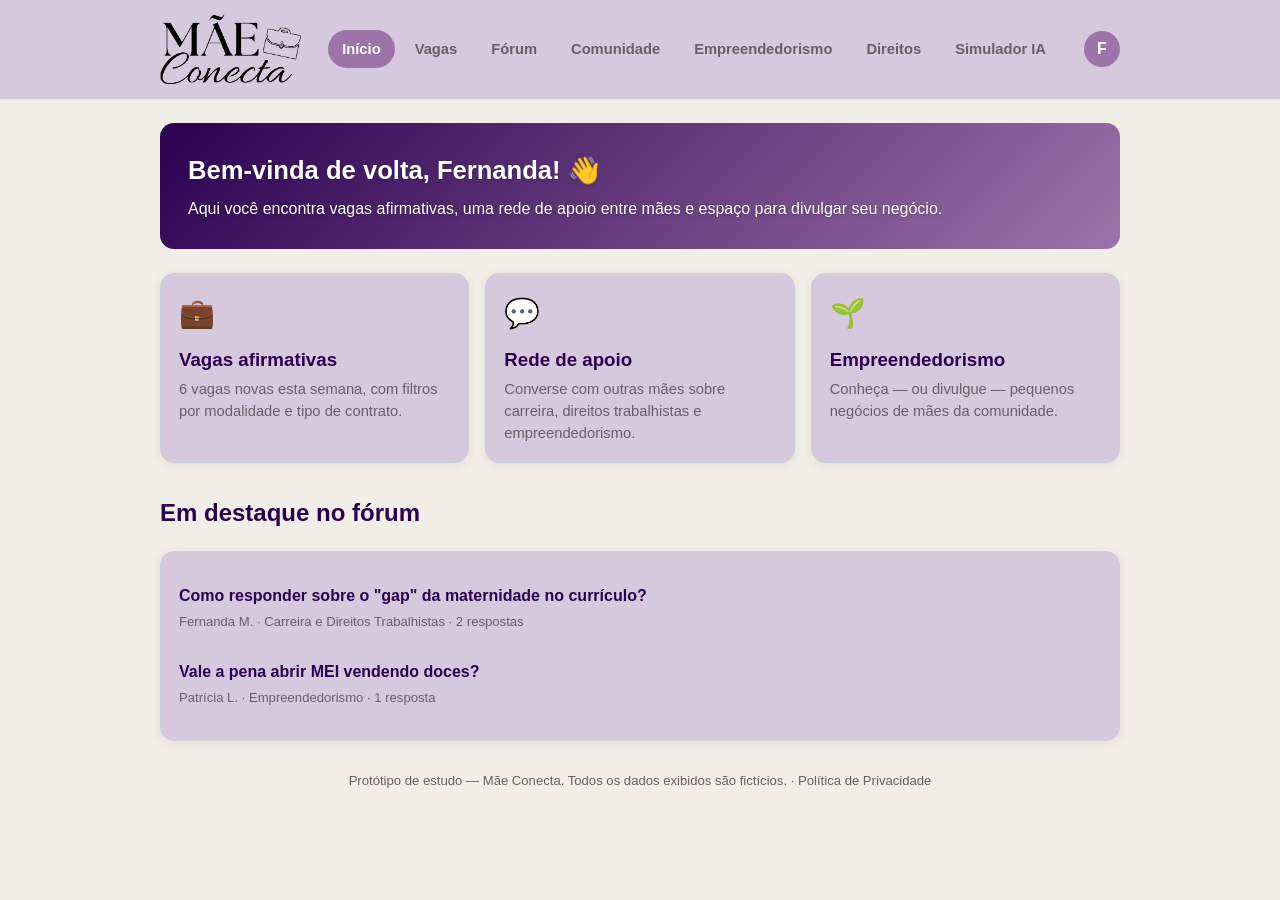
==== index.html @ 09304b4b "Mae Conecta prototipo primeira apresentação" ====
<!DOCTYPE html>
<html lang="pt-br">
<head>
<meta charset="UTF-8">
<meta name="viewport" content="width=device-width, initial-scale=1">
<title>Mãe Conecta — Início</title>
<link rel="stylesheet" href="css/style.css">
</head>
<body>

<nav class="navbar">
  <div class="navbar-inner">
    <a href="index.html" class="logo"><img src="img/logo2.png" alt="Mãe Conecta"></a>
 <button class="menu-toggle" aria-label="Abrir menu">☰</button><div class="nav-links"><a href="perfil.html" class="so-celular">Meu perfil</a>
      <a href="index.html" class="ativo">Início</a>
      <a href="vagas.html">Vagas</a>
      <a href="forum.html">Fórum</a>
      <a href="comunidade.html">Comunidade</a>
      <a href="empreendedorismo.html">Empreendedorismo</a>
      <a href="direitos.html">Direitos</a>
      <a href="simulador.html">Simulador IA</a>
    </div>
    <a href="perfil.html" class="nav-perfil"><span class="avatar">F</span></a>
  </div>
</nav>

<div class="container">

  <div class="hero">
    <h1>Bem-vinda de volta, Fernanda! 👋</h1>
    <p>Aqui você encontra vagas afirmativas, uma rede de apoio entre mães e espaço para divulgar seu negócio.</p>
  </div>

  <div class="grid">
    <a href="vagas.html" class="card atalho-card">
      <div class="icone">💼</div>
      <h3>Vagas afirmativas</h3>
      <p>6 vagas novas esta semana, com filtros por modalidade e tipo de contrato.</p>
    </a>

    <a href="forum.html" class="card atalho-card">
      <div class="icone">💬</div>
      <h3>Rede de apoio</h3>
      <p>Converse com outras mães sobre carreira, direitos trabalhistas e empreendedorismo.</p>
    </a>

    <a href="empreendedorismo.html" class="card atalho-card">
      <div class="icone">🌱</div>
      <h3>Empreendedorismo</h3>
      <p>Conheça — ou divulgue — pequenos negócios de mães da comunidade.</p>
    </a>
  </div>

  <h2 style="margin-top:32px; color:var(--cor-primaria-escura);">Em destaque no fórum</h2>
  <div class="card" style="margin-top:12px;">
    <div class="topico-item">
      <h4><a href="topico.html?id=1">Como responder sobre o "gap" da maternidade no currículo?</a></h4>
      <div class="topico-meta">Fernanda M. · Carreira e Direitos Trabalhistas · 2 respostas</div>
    </div>
    <div class="topico-item">
      <h4><a href="topico.html?id=3">Vale a pena abrir MEI vendendo doces?</a></h4>
      <div class="topico-meta">Patrícia L. · Empreendedorismo · 1 resposta</div>
    </div>
  </div>

  <footer>Protótipo de estudo — Mãe Conecta. Todos os dados exibidos são fictícios. · <a href="privacidade.html">Política de Privacidade</a></footer>
</div>

   <script src="js/menu.js"></script></body>
</html>
---- css/style.css ----
/* =========================================================
   style.css — Mãe Conecta (protótipo)
   Ainda não temos identidade visual definida. Por isso as cores
   e fontes ficam todas em variáveis (:root) aqui em cima — quando
   vocês decidirem a identidade visual, é só trocar os valores
   abaixo que o app inteiro muda.
   ========================================================= */

@font-face {
  font-family: 'Allura';
  src: url('../fonts/Allura-Regular.ttf') format('truetype');
  font-weight: 400;
  font-style: normal;
  
}

@font-face {
  font-family: 'Agrandir';
  src: url('../fonts/Agrandir-Regular.otf') format('opentype');
  font-weight: 400;
  font-style: normal;
}

@font-face {
  font-family: 'The Seasons';
  src: url('../fonts/The-Seasons-Bold.ttf') format('truetype');
  font-weight: 700;
  font-style: normal;
}

:root {
  --cor-primaria: #9D74A9;
  --cor-primaria-escura: #2B0050;
  --cor-secundaria: #C1D8CE;
  --cor-fundo: #F1EEE7;
  --cor-superficie: #D6C9DE;
  --cor-texto: #2B0050;
  --cor-texto-suave: #6b5c68;
  --cor-borda: #C8D1D9;
  --cor-sucesso: #4caf82;
  --fonte: 'Segoe UI', Roboto, Arial, sans-serif;
  --raio: 14px;
  --sombra: 0 2px 10px rgba(90, 40, 70, 0.08);
  --fonte-logo: 'Allura', cursive;
  --fonte-titulo: 'Agrandir', Arial, sans-serif;
  --fonte-destaque: 'The Seasons', Georgia, serif;
}

h1, h2, h3,
.btn,
.nav-links a {
  font-family: var(--fonte-titulo);
}

.fonte-destaque {
  font-family: var(--fonte-destaque);
  font-weight: 700;
}

* { box-sizing: border-box; }

body {
  margin: 0;
  font-family: var(--fonte);
  background: var(--cor-fundo);
  color: var(--cor-texto);
  line-height: 1.5;
}

a { color: inherit; text-decoration: none; }

.container {
  max-width: 1000px;
  margin: 0 auto;
  padding: 24px 20px 60px;
}

/* ---------- Barra de navegação ---------- */
.navbar {
  background: var(--cor-superficie);
  border-bottom: 1px solid var(--cor-borda);
  position: sticky;
  top: 0;
  z-index: 10;
}

.navbar-inner {
  max-width: 1000px;
  margin: 0 auto;
  display: flex;
  align-items: center;
  justify-content: space-between;
  padding: 14px 20px;
  gap: 12px;
  flex-wrap: wrap;
}

 /* Logo: mostra só a parte desenhada da imagem, sem o espaço vazio.
   Para mudar o tamanho, altere apenas o --logo-h */
.logo {
  --logo-h: 70px;
  display: block;
  overflow: hidden;
  height: var(--logo-h);
  width: calc(var(--logo-h) * 2.06);
}

.logo img {
  display: block;
  height: calc(var(--logo-h) * 3.29);
  width: auto;
  max-width: none;
  margin-left: calc(var(--logo-h) * -0.735);
  margin-top: calc(var(--logo-h) * -1.02);
}

.logo span { color: var(--cor-primaria-escura); }

.nav-links {
  display: flex;
  gap: 6px;
  flex-wrap: wrap;
}

.nav-links a {
  padding: 8px 14px;
  border-radius: 999px;
  font-size: 0.92rem;
  color: var(--cor-texto-suave);
  font-weight: 600;
}

.nav-links a:hover,
.nav-links a.ativo {
  background: var(--cor-primaria);
  color: #fff;
}

.nav-perfil img,
.avatar {
  width: 36px;
  height: 36px;
  border-radius: 50%;
  background: var(--cor-primaria);
  color: #fff;
  display: inline-flex;
  align-items: center;
  justify-content: center;
  font-weight: 700;
}

/* ---------- Cabeçalhos de página ---------- */
.page-header {
  margin-bottom: 20px;
}

.page-header h1 {
  margin: 0 0 4px;
  font-size: 1.6rem;
  color: var(--cor-primaria-escura);
}

.page-header p {
  margin: 0;
  color: var(--cor-texto-suave);
}

/* ---------- Cards genéricos ---------- */
.card {
  background: var(--cor-superficie);
  border: 1px solid var(--cor-borda);
  border-radius: var(--raio);
  box-shadow: var(--sombra);
  padding: 18px;
}

.grid {
  display: grid;
  grid-template-columns: repeat(auto-fill, minmax(260px, 1fr));
  gap: 16px;
}

/* ---------- Página inicial ---------- */
.hero {
  background: linear-gradient(135deg, var(--cor-primaria-escura), var(--cor-primaria));
  color: #fff;
  border-radius: var(--raio);
  padding: 28px;
  margin-bottom: 24px;
}

.hero h1 {
  margin: 0 0 8px;
  font-size: 1.6rem;
  text-shadow: 0 1px 3px rgba(0, 0, 0, 0.25);
}

.hero p {
  margin: 0;
  opacity: 1;
  text-shadow: 0 1px 3px rgba(0, 0, 0, 0.25);
}

.atalho-card {
  display: block;
  text-align: left;
  transition: transform 0.15s ease;
}

.atalho-card:hover { transform: translateY(-3px); }

.atalho-card .icone { font-size: 1.8rem; }

.atalho-card h3 {
  margin: 10px 0 4px;
  color: var(--cor-primaria-escura);
}

.atalho-card p {
  margin: 0;
  color: var(--cor-texto-suave);
  font-size: 0.92rem;
}

/* ---------- Tags / selos ---------- */
.tag {
  display: inline-block;
  font-size: 0.78rem;
  font-weight: 700;
  padding: 3px 10px;
  border-radius: 999px;
  background: #f1e3ec;
  color: var(--cor-primaria-escura);
  margin: 2px 4px 2px 0;
}

.tag.selo {
  background: #fff2e0;
  color: #a15c00;
}

.tag.sucesso {
  background: #e3f5ec;
  color: #1f8a5b;
}

/* ---------- Vaga ---------- */
.vaga-card h3 { margin: 8px 0 4px; }
.vaga-card .empresa { color: var(--cor-texto-suave); font-size: 0.9rem; margin-bottom: 8px; }

.filtros {
  display: flex;
  gap: 10px;
  flex-wrap: wrap;
  margin-bottom: 20px;
}

.filtros select,
.filtros input {
  padding: 8px 12px;
  border-radius: 10px;
  border: 1px solid var(--cor-borda);
  background: #fff;
  font-family: var(--fonte);
}

.btn {
  display: inline-block;
  background: var(--cor-primaria);
  color: #fff;
  border: none;
  padding: 10px 20px;
  border-radius: 999px;
  font-weight: 700;
  cursor: pointer;
  font-size: 0.95rem;
}

.btn:hover { background: var(--cor-primaria-escura); }

.btn.secundario {
  background: transparent;
  color: var(--cor-primaria-escura);
  border: 2px solid var(--cor-primaria);
}

.voltar {
  display: inline-block;
  margin-bottom: 16px;
  color: var(--cor-primaria-escura);
  font-weight: 600;
}

.lista-requisitos li { margin-bottom: 4px; }

/* ---------- Fórum ---------- */
.categoria-card {
  border-left: 5px solid var(--cor-primaria);
}

.topico-item {
  border-bottom: 1px solid var(--cor-borda);
  padding: 14px 0;
}

.topico-item:last-child { border-bottom: none; }

.topico-item h4 { margin: 0 0 4px; }

.topico-meta {
  font-size: 0.82rem;
  color: var(--cor-texto-suave);
}

.resposta {
  background: #faf3f6;
  border-radius: var(--raio);
  padding: 12px 16px;
  margin-bottom: 10px;
}

.resposta .autora { font-weight: 700; color: var(--cor-primaria-escura); font-size: 0.9rem; }

.diretrizes {
  background: #fbeef4;
  border-left: 5px solid var(--cor-primaria);
  font-size: 0.9rem;
  color: var(--cor-texto);
  margin-bottom: 20px;
}

.denunciar-link {
  background: none;
  border: none;
  color: var(--cor-texto-suave);
  font-size: 0.78rem;
  cursor: pointer;
  padding: 2px 6px;
}

.denunciar-link:hover { color: #a13c3c; }

details.card summary {
  cursor: pointer;
  font-size: 1.02rem;
  color: var(--cor-primaria-escura);
  list-style: none;
}

details.card summary::-webkit-details-marker { display: none; }

details.card summary::before {
  content: "▸ ";
  color: var(--cor-primaria);
}

details.card[open] summary::before {
  content: "▾ ";
}

textarea, input[type=text], input[type=email], input[type=password] {
  width: 100%;
  padding: 10px 12px;
  border-radius: 10px;
  border: 1px solid var(--cor-borda);
  font-family: var(--fonte);
  font-size: 0.95rem;
}

label {
  display: block;
  font-weight: 600;
  margin: 12px 0 6px;
  font-size: 0.9rem;
}

/* ---------- Login ---------- */
.login-wrap {
  min-height: calc(100vh - 40px);
  display: flex;
  align-items: center;
  justify-content: center;
  padding: 20px;
}

.login-card {
  max-width: 380px;
  width: 100%;
}

.abas {
  display: flex;
  border-bottom: 2px solid var(--cor-borda);
  margin-bottom: 16px;
}

.abas button {
  flex: 1;
  background: none;
  border: none;
  padding: 10px;
  font-weight: 700;
  color: var(--cor-texto-suave);
  cursor: pointer;
  border-bottom: 3px solid transparent;
  font-family: var(--fonte);
}

.abas button.ativo {
  color: var(--cor-primaria-escura);
  border-color: var(--cor-primaria);
}

.form-oculto { display: none; }

.aviso {
  background: #fff2e0;
  color: #7a4b00;
  padding: 10px 14px;
  border-radius: 10px;
  font-size: 0.88rem;
  margin-top: 14px;
}

/* ---------- Perfil ---------- */
.perfil-topo {
  display: flex;
  align-items: center;
  gap: 16px;
  margin-bottom: 20px;
}

.perfil-topo .avatar {
  width: 64px;
  height: 64px;
  font-size: 1.4rem;
}

.mensagem-sucesso {
  display: none;
  background: #e3f5ec;
  color: #1f8a5b;
  padding: 10px 14px;
  border-radius: 10px;
  margin-top: 14px;
  font-weight: 600;
}

footer {
  text-align: center;
  color: var(--cor-texto-suave);
  font-size: 0.82rem;
  padding: 30px 0 10px;
}

/* ===== Menu hambúrguer ===== */

/* No computador: esconde o ☰ e o "Meu perfil" extra */
.menu-toggle,
.so-celular {
  display: none;
}

/* ===== Celular e tablet em pé ===== */
@media (max-width: 768px) {

  /* Topo: logo à esquerda, ☰ à direita, numa linha só */
  .navbar-inner {
    flex-wrap: nowrap;
    padding: 10px 16px;
  }

  /* Logo menor no celular */
   .logo {
    --logo-h: 44px;
  }

  /* Bolinha do perfil some (vira link "Meu perfil" no menu) */
  .nav-perfil {
    display: none;
  }

  /* Botão ☰ */
  .menu-toggle {
    display: block;
    background: none;
    border: none;
    font-size: 30px;
    line-height: 1;
    color: var(--cor-primaria-escura);
    cursor: pointer;
    padding: 4px 8px;
  }

  /* Menu escondido até tocar no ☰ */
  .nav-links {
    display: none;
    position: absolute;
    top: 100%;
    left: 0;
    right: 0;
    height: 100vh;
    flex-direction: column;
    flex-wrap: nowrap;
    gap: 0;
    background: var(--cor-fundo);
    overflow-y: auto;
  }

  /* Menu aberto */
  .nav-links.aberto {
    display: flex;
  }

  /* Links grandes, fáceis de tocar */
  .nav-links a {
    display: block;
    padding: 16px 24px;
    font-size: 1.1rem;
    border-radius: 0;
    border-bottom: 1px solid var(--cor-borda);
  }

  .nav-links .so-celular {
    display: block;
  }
}

/* ===== Celular pequeno ===== */
@media (max-width: 600px) {
  .perfil-topo { flex-direction: column; align-items: flex-start; }
}
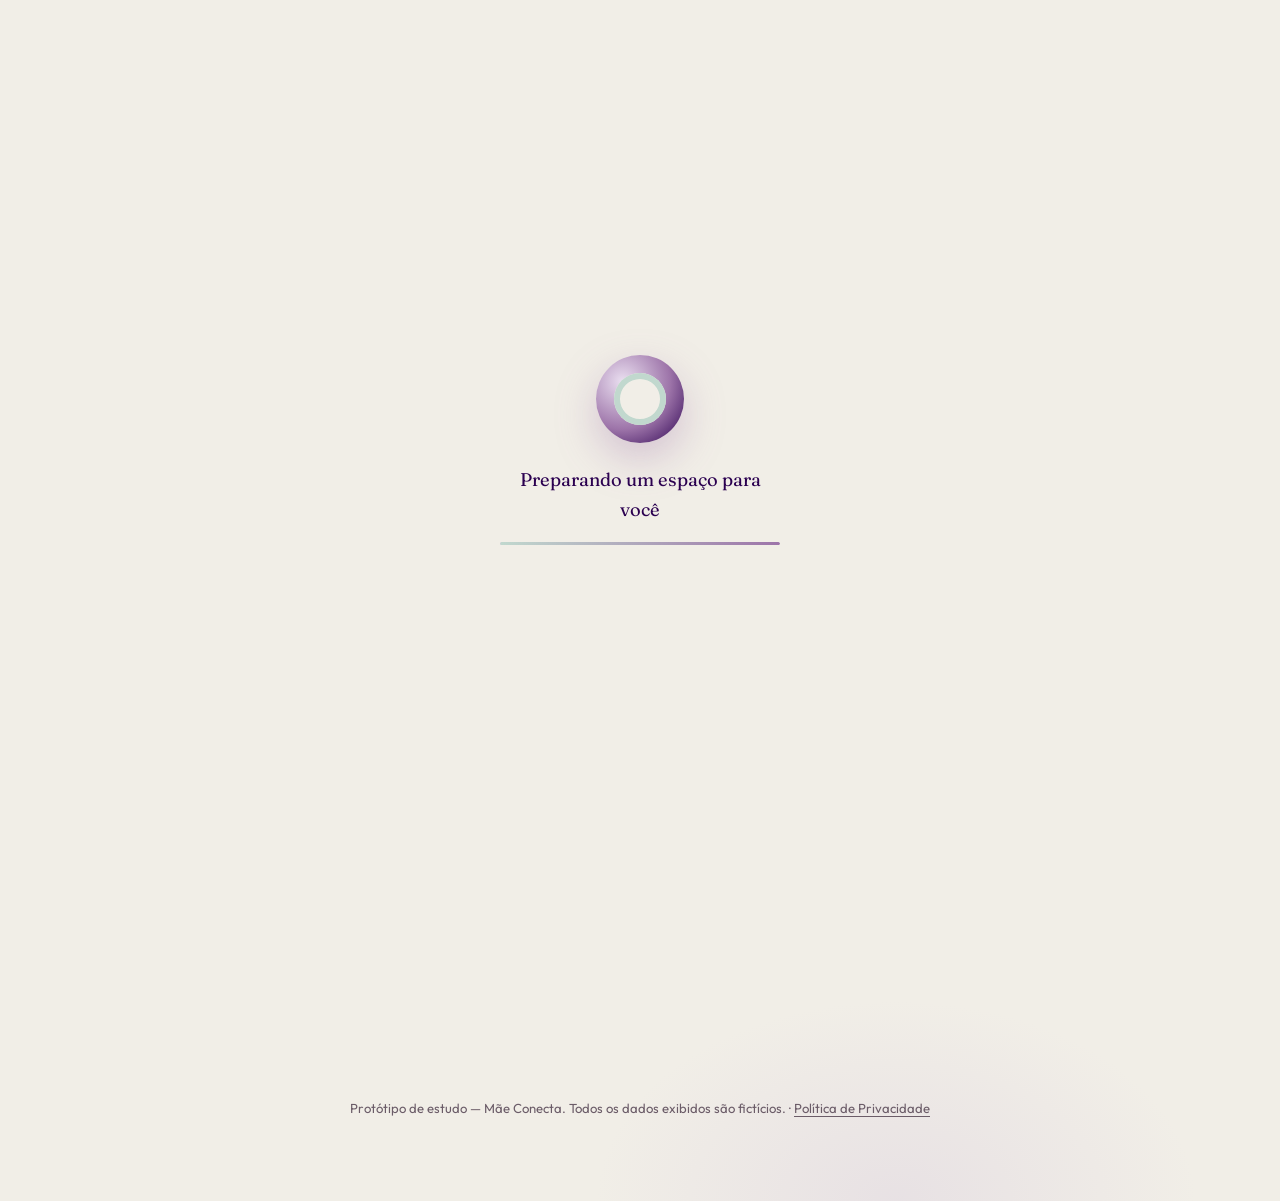
==== commit 546dde95: "Alterações estéticas e criação da loading page" ====
--- a/index.html
+++ b/index.html
@@ -8,10 +8,22 @@
 </head>
 <body>
 
+<div class="preloader" id="preloader" role="status" aria-live="polite" aria-label="Carregando o site">
+  <div class="preloader-inner">
+    <div class="preloader-orb" aria-hidden="true"></div>
+    <p class="preloader-text">Preparando um espaço para você</p>
+    <div class="preloader-track"><span class="preloader-fill"></span></div>
+  </div>
+</div>
+
+<a class="skip-link" href="#conteudo">Pular para o conteúdo</a>
+
 <nav class="navbar">
   <div class="navbar-inner">
-    <a href="index.html" class="logo"><img src="img/logo2.png" alt="Mãe Conecta"></a>
- <button class="menu-toggle" aria-label="Abrir menu">☰</button><div class="nav-links"><a href="perfil.html" class="so-celular">Meu perfil</a>
+    <a href="index.html" class="logo"><img src="img/logo2.webp" alt="Mãe Conecta"></a>
+    <button class="menu-toggle" aria-label="Abrir menu" aria-expanded="false"></button>
+    <div class="nav-links">
+      <a href="perfil.html" class="so-celular">Meu perfil</a>
       <a href="index.html" class="ativo">Início</a>
       <a href="vagas.html">Vagas</a>
       <a href="forum.html">Fórum</a>
@@ -24,35 +36,41 @@
   </div>
 </nav>
 
-<div class="container">
+<main id="conteudo" class="container">
 
-  <div class="hero">
-    <h1>Bem-vinda de volta, Fernanda! 👋</h1>
-    <p>Aqui você encontra vagas afirmativas, uma rede de apoio entre mães e espaço para divulgar seu negócio.</p>
-  </div>
+  <section class="hero reveal">
+    <div class="hero-copy">
+      <p class="kicker" style="color:#c1d8ce;">Bem-vinda</p>
+      <h1>Bem-vinda de volta, Fernanda!</h1>
+      <p>Aqui você encontra vagas afirmativas, uma rede de apoio entre mães e espaço para divulgar seu negócio.</p>
+    </div>
+    <div class="hero-visual">
+      <img src="img/hero-inicio.webp" alt="Duas mulheres conversando e trabalhando juntas em um ambiente acolhedor">
+    </div>
+  </section>
 
   <div class="grid">
-    <a href="vagas.html" class="card atalho-card">
-      <div class="icone">💼</div>
+    <a href="vagas.html" class="card atalho-card reveal delay-1">
+      <img class="media" src="img/illu-vagas.webp" alt="">
       <h3>Vagas afirmativas</h3>
       <p>6 vagas novas esta semana, com filtros por modalidade e tipo de contrato.</p>
     </a>
 
-    <a href="forum.html" class="card atalho-card">
-      <div class="icone">💬</div>
+    <a href="forum.html" class="card atalho-card reveal delay-2">
+      <img class="media" src="img/illu-forum.webp" alt="">
       <h3>Rede de apoio</h3>
       <p>Converse com outras mães sobre carreira, direitos trabalhistas e empreendedorismo.</p>
     </a>
 
-    <a href="empreendedorismo.html" class="card atalho-card">
-      <div class="icone">🌱</div>
+    <a href="empreendedorismo.html" class="card atalho-card reveal delay-3">
+      <img class="media" src="img/illu-negocio.webp" alt="">
       <h3>Empreendedorismo</h3>
       <p>Conheça — ou divulgue — pequenos negócios de mães da comunidade.</p>
     </a>
   </div>
 
-  <h2 style="margin-top:32px; color:var(--cor-primaria-escura);">Em destaque no fórum</h2>
-  <div class="card" style="margin-top:12px;">
+  <h2 class="section-title">Em destaque no fórum</h2>
+  <div class="card reveal delay-4">
     <div class="topico-item">
       <h4><a href="topico.html?id=1">Como responder sobre o "gap" da maternidade no currículo?</a></h4>
       <div class="topico-meta">Fernanda M. · Carreira e Direitos Trabalhistas · 2 respostas</div>
@@ -64,7 +82,9 @@
   </div>
 
   <footer>Protótipo de estudo — Mãe Conecta. Todos os dados exibidos são fictícios. · <a href="privacidade.html">Política de Privacidade</a></footer>
-</div>
+</main>
 
-   <script src="js/menu.js"></script></body>
+<script src="js/menu.js"></script>
+<script src="js/ui.js"></script>
+</body>
 </html>
--- a/css/style.css
+++ b/css/style.css
@@ -1,55 +1,113 @@
 /* =========================================================
-   style.css — Mãe Conecta (protótipo)
-   Ainda não temos identidade visual definida. Por isso as cores
-   e fontes ficam todas em variáveis (:root) aqui em cima — quando
-   vocês decidirem a identidade visual, é só trocar os valores
-   abaixo que o app inteiro muda.
+   Mãe Conecta — identidade visual
+   Paleta original + extensões na mesma família.
    ========================================================= */
 
+@import url("https://fonts.googleapis.com/css2?family=Fraunces:ital,opsz,wght@0,9..144,500;0,9..144,650;0,9..144,700;1,9..144,500&family=Outfit:wght@400;500;600;700&display=swap");
+
 @font-face {
-  font-family: 'Allura';
-  src: url('../fonts/Allura-Regular.ttf') format('truetype');
+  font-family: "Allura";
+  src: url("../fonts/Allura-Regular.ttf") format("truetype");
   font-weight: 400;
   font-style: normal;
-  
 }
 
 @font-face {
-  font-family: 'Agrandir';
-  src: url('../fonts/Agrandir-Regular.otf') format('opentype');
+  font-family: "Agrandir";
+  src: url("../fonts/Agrandir-Regular.otf") format("opentype");
   font-weight: 400;
   font-style: normal;
 }
 
 @font-face {
-  font-family: 'The Seasons';
-  src: url('../fonts/The-Seasons-Bold.ttf') format('truetype');
+  font-family: "The Seasons";
+  src: url("../fonts/The-Seasons-Bold.ttf") format("truetype");
   font-weight: 700;
   font-style: normal;
 }
 
 :root {
-  --cor-primaria: #9D74A9;
-  --cor-primaria-escura: #2B0050;
-  --cor-secundaria: #C1D8CE;
-  --cor-fundo: #F1EEE7;
-  --cor-superficie: #D6C9DE;
-  --cor-texto: #2B0050;
+  --cor-primaria: #9d74a9;
+  --cor-primaria-escura: #2b0050;
+  --cor-secundaria: #c1d8ce;
+  --cor-fundo: #f1eee7;
+  --cor-superficie: #d6c9de;
+  --cor-texto: #2b0050;
   --cor-texto-suave: #6b5c68;
-  --cor-borda: #C8D1D9;
+  --cor-borda: #c8d1d9;
   --cor-sucesso: #4caf82;
-  --fonte: 'Segoe UI', Roboto, Arial, sans-serif;
-  --raio: 14px;
-  --sombra: 0 2px 10px rgba(90, 40, 70, 0.08);
-  --fonte-logo: 'Allura', cursive;
-  --fonte-titulo: 'Agrandir', Arial, sans-serif;
-  --fonte-destaque: 'The Seasons', Georgia, serif;
-}
+
+  --cor-branco: #fffcf7;
+  --cor-card: #fbf8f3;
+  --cor-sage-escuro: #6f9a88;
+  --cor-lilas-claro: #eadff0;
+  --cor-lilas-medio: #c9b3d4;
+  --cor-ouro: #b8925a;
+  --cor-ouro-bg: #f4ead8;
+  --cor-alerta: #8a4b12;
+  --cor-alerta-bg: #f6ead8;
+  --cor-erro: #8b3a48;
+
+  --fonte: "Outfit", "Segoe UI", Roboto, Arial, sans-serif;
+  --fonte-logo: "Allura", "Fraunces", cursive;
+  --fonte-titulo: "Agrandir", "Outfit", Arial, sans-serif;
+  --fonte-destaque: "The Seasons", "Fraunces", Georgia, serif;
+
+  --raio: 22px;
+  --raio-sm: 14px;
+  --sombra: 0 18px 40px rgba(43, 0, 80, 0.08);
+  --sombra-hover: 0 24px 50px rgba(43, 0, 80, 0.14);
+  --largura: 1120px;
+  --nav-h: 78px;
+  --ease: cubic-bezier(0.22, 1, 0.36, 1);
+}
+
+*,
+*::before,
+*::after { box-sizing: border-box; }
+
+html { scroll-behavior: smooth; }
+
+body {
+  margin: 0;
+  font-family: var(--fonte);
+  background:
+    radial-gradient(900px 420px at 8% -10%, rgba(157, 116, 169, 0.22), transparent 60%),
+    radial-gradient(700px 380px at 100% 8%, rgba(193, 216, 206, 0.4), transparent 55%),
+    radial-gradient(600px 400px at 70% 100%, rgba(214, 201, 222, 0.35), transparent 50%),
+    var(--cor-fundo);
+  color: var(--cor-texto);
+  line-height: 1.6;
+  min-height: 100vh;
+}
+
+body::before {
+  content: "";
+  pointer-events: none;
+  position: fixed;
+  inset: 0;
+  z-index: 70;
+  opacity: 0.045;
+  background-image: url("data:image/svg+xml,%3Csvg xmlns='http://www.w3.org/2000/svg' width='140' height='140'%3E%3Cfilter id='n'%3E%3CfeTurbulence type='fractalNoise' baseFrequency='.85' numOctaves='2' stitchTiles='stitch'/%3E%3C/filter%3E%3Crect width='140' height='140' filter='url(%23n)' opacity='.9'/%3E%3C/svg%3E");
+}
+
+a { color: inherit; text-decoration: none; }
+
+img { max-width: 100%; display: block; }
 
 h1, h2, h3,
 .btn,
-.nav-links a {
+.nav-links a,
+.kicker,
+.page-header h1 {
   font-family: var(--fonte-titulo);
+}
+
+h1, h2 {
+  font-family: var(--fonte-destaque);
+  font-weight: 650;
+  letter-spacing: -0.03em;
+  line-height: 1.15;
 }
 
 .fonte-destaque {
@@ -57,52 +115,134 @@
   font-weight: 700;
 }
 
-* { box-sizing: border-box; }
-
-body {
-  margin: 0;
-  font-family: var(--fonte);
+.skip-link {
+  position: absolute;
+  left: 16px;
+  top: -48px;
+  z-index: 200;
+  background: var(--cor-primaria-escura);
+  color: #fff;
+  padding: 8px 14px;
+  border-radius: 999px;
+  font-weight: 600;
+}
+
+.skip-link:focus { top: 12px; }
+
+:focus-visible {
+  outline: 3px solid var(--cor-primaria);
+  outline-offset: 3px;
+}
+
+.container {
+  max-width: var(--largura);
+  margin: 0 auto;
+  padding: 32px 24px 72px;
+}
+
+/* ---------- Preloader ---------- */
+.preloader {
+  position: fixed;
+  inset: 0;
+  z-index: 300;
+  display: grid;
+  place-items: center;
   background: var(--cor-fundo);
-  color: var(--cor-texto);
-  line-height: 1.5;
-}
-
-a { color: inherit; text-decoration: none; }
-
-.container {
-  max-width: 1000px;
-  margin: 0 auto;
-  padding: 24px 20px 60px;
-}
-
-/* ---------- Barra de navegação ---------- */
+  transition: opacity 0.55s var(--ease), visibility 0.55s var(--ease);
+}
+
+.preloader.is-done {
+  opacity: 0;
+  visibility: hidden;
+  pointer-events: none;
+}
+
+.preloader-inner {
+  text-align: center;
+  width: min(280px, 80vw);
+}
+
+.preloader-orb {
+  width: 88px;
+  height: 88px;
+  margin: 0 auto 22px;
+  border-radius: 50%;
+  background:
+    radial-gradient(circle at 30% 30%, var(--cor-lilas-claro), var(--cor-primaria) 55%, var(--cor-primaria-escura));
+  box-shadow: 0 16px 40px rgba(157, 116, 169, 0.35);
+  position: relative;
+  animation: pulse-orb 1.6s var(--ease) infinite;
+}
+
+.preloader-orb::after {
+  content: "";
+  position: absolute;
+  inset: 18px;
+  border-radius: 50%;
+  background: var(--cor-fundo);
+  box-shadow: inset 0 0 0 6px var(--cor-secundaria);
+}
+
+.preloader-text {
+  margin: 0 0 18px;
+  font-family: var(--fonte-destaque);
+  font-size: 1.15rem;
+  color: var(--cor-primaria-escura);
+}
+
+.preloader-track {
+  height: 3px;
+  background: var(--cor-superficie);
+  border-radius: 999px;
+  overflow: hidden;
+}
+
+.preloader-fill {
+  display: block;
+  height: 100%;
+  width: 0;
+  border-radius: inherit;
+  background: linear-gradient(90deg, var(--cor-secundaria), var(--cor-primaria));
+  animation: load-bar 1.15s var(--ease) forwards;
+}
+
+@keyframes pulse-orb {
+  0%, 100% { transform: scale(1); }
+  50% { transform: scale(1.06); }
+}
+
+@keyframes load-bar {
+  to { width: 100%; }
+}
+
+/* ---------- Navbar ---------- */
 .navbar {
-  background: var(--cor-superficie);
-  border-bottom: 1px solid var(--cor-borda);
   position: sticky;
   top: 0;
-  z-index: 10;
+  z-index: 40;
+  background: rgba(241, 238, 231, 0.82);
+  backdrop-filter: blur(18px) saturate(1.2);
+  border-bottom: 1px solid rgba(214, 201, 222, 0.7);
 }
 
 .navbar-inner {
-  max-width: 1000px;
+  position: relative;
+  max-width: var(--largura);
   margin: 0 auto;
   display: flex;
   align-items: center;
   justify-content: space-between;
-  padding: 14px 20px;
-  gap: 12px;
-  flex-wrap: wrap;
-}
-
- /* Logo: mostra só a parte desenhada da imagem, sem o espaço vazio.
-   Para mudar o tamanho, altere apenas o --logo-h */
+  padding: 10px 24px;
+  gap: 16px;
+}
+
 .logo {
-  --logo-h: 70px;
+  --logo-h: 58px;
   display: block;
   overflow: hidden;
   height: var(--logo-h);
   width: calc(var(--logo-h) * 2.06);
+  flex-shrink: 0;
 }
 
 .logo img {
@@ -116,127 +256,286 @@
 
 .logo span { color: var(--cor-primaria-escura); }
 
+.wordmark {
+  font-family: var(--fonte-destaque);
+  font-size: 1.8rem;
+  color: var(--cor-primaria-escura);
+  letter-spacing: -0.03em;
+}
+
 .nav-links {
   display: flex;
-  gap: 6px;
+  gap: 4px;
   flex-wrap: wrap;
+  align-items: center;
 }
 
 .nav-links a {
-  padding: 8px 14px;
+  padding: 8px 13px;
   border-radius: 999px;
-  font-size: 0.92rem;
+  font-size: 0.86rem;
   color: var(--cor-texto-suave);
   font-weight: 600;
-}
-
-.nav-links a:hover,
+  transition: background 0.25s var(--ease), color 0.25s var(--ease), transform 0.25s var(--ease);
+}
+
+.nav-links a:hover {
+  background: var(--cor-lilas-claro);
+  color: var(--cor-primaria-escura);
+}
+
 .nav-links a.ativo {
-  background: var(--cor-primaria);
+  background: var(--cor-primaria-escura);
   color: #fff;
+}
+
+.nav-perfil {
+  display: inline-flex;
+  align-items: center;
+  justify-content: center;
 }
 
 .nav-perfil img,
 .avatar {
-  width: 36px;
-  height: 36px;
+  width: 40px;
+  height: 40px;
   border-radius: 50%;
-  background: var(--cor-primaria);
+  background: linear-gradient(145deg, var(--cor-primaria), var(--cor-primaria-escura));
   color: #fff;
   display: inline-flex;
   align-items: center;
   justify-content: center;
   font-weight: 700;
-}
-
-/* ---------- Cabeçalhos de página ---------- */
+  box-shadow: 0 0 0 3px var(--cor-branco), 0 0 0 5px var(--cor-secundaria);
+}
+
+.menu-toggle,
+.so-celular { display: none; }
+
+.menu-toggle {
+  background: var(--cor-card);
+  border: 1px solid var(--cor-superficie);
+  width: 44px;
+  height: 44px;
+  border-radius: 14px;
+  color: var(--cor-primaria-escura);
+  cursor: pointer;
+  padding: 0;
+  align-items: center;
+  justify-content: center;
+}
+
+.menu-toggle svg {
+  width: 22px;
+  height: 22px;
+  display: block;
+}
+
+/* ---------- Page headers ---------- */
 .page-header {
-  margin-bottom: 20px;
+  margin-bottom: 28px;
+  max-width: 720px;
+}
+
+.kicker {
+  display: inline-flex;
+  align-items: center;
+  gap: 8px;
+  margin: 0 0 10px;
+  font-size: 0.78rem;
+  font-weight: 700;
+  letter-spacing: 0.14em;
+  text-transform: uppercase;
+  color: var(--cor-primaria);
+}
+
+.kicker::before {
+  content: "";
+  width: 22px;
+  height: 2px;
+  background: var(--cor-sage-escuro);
+  border-radius: 999px;
 }
 
 .page-header h1 {
-  margin: 0 0 4px;
-  font-size: 1.6rem;
+  margin: 0 0 8px;
+  font-size: clamp(1.8rem, 3vw, 2.6rem);
   color: var(--cor-primaria-escura);
 }
 
 .page-header p {
   margin: 0;
   color: var(--cor-texto-suave);
-}
-
-/* ---------- Cards genéricos ---------- */
+  font-size: 1.05rem;
+}
+
+.section-title {
+  margin: 40px 0 16px;
+  color: var(--cor-primaria-escura);
+  font-size: 1.55rem;
+}
+
+/* ---------- Cards ---------- */
 .card {
-  background: var(--cor-superficie);
-  border: 1px solid var(--cor-borda);
+  background: var(--cor-card);
+  border: 1px solid color-mix(in srgb, var(--cor-superficie) 80%, white);
   border-radius: var(--raio);
   box-shadow: var(--sombra);
-  padding: 18px;
+  padding: 22px;
+  transition: transform 0.35s var(--ease), box-shadow 0.35s var(--ease);
+}
+
+a.card:hover,
+.atalho-card:hover,
+.vaga-card:hover {
+  transform: translateY(-6px);
+  box-shadow: var(--sombra-hover);
 }
 
 .grid {
   display: grid;
-  grid-template-columns: repeat(auto-fill, minmax(260px, 1fr));
-  gap: 16px;
-}
-
-/* ---------- Página inicial ---------- */
+  grid-template-columns: repeat(auto-fill, minmax(270px, 1fr));
+  gap: 20px;
+}
+
+.media {
+  width: 100%;
+  height: 160px;
+  object-fit: cover;
+  border-radius: 16px;
+  margin-bottom: 14px;
+  background: var(--cor-lilas-claro);
+}
+
+.media.media-sm {
+  height: 112px;
+  width: 112px;
+  margin: 0 0 12px;
+}
+
+.media.media-hero {
+  height: auto;
+  max-height: 420px;
+  object-fit: cover;
+  border-radius: 28px;
+  margin: 0;
+}
+
+/* ---------- Home ---------- */
 .hero {
-  background: linear-gradient(135deg, var(--cor-primaria-escura), var(--cor-primaria));
+  display: grid;
+  grid-template-columns: 1.05fr 0.95fr;
+  gap: 36px;
+  align-items: center;
+  background:
+    linear-gradient(145deg, var(--cor-primaria-escura) 0%, #4a1a6e 52%, var(--cor-primaria) 100%);
   color: #fff;
-  border-radius: var(--raio);
-  padding: 28px;
-  margin-bottom: 24px;
+  border-radius: 36px;
+  padding: 44px 40px;
+  margin-bottom: 32px;
+  overflow: hidden;
+  position: relative;
+}
+
+.hero::after {
+  content: "";
+  position: absolute;
+  width: 280px;
+  height: 280px;
+  right: -60px;
+  bottom: -80px;
+  border-radius: 50%;
+  background: rgba(193, 216, 206, 0.18);
+  pointer-events: none;
 }
 
 .hero h1 {
-  margin: 0 0 8px;
-  font-size: 1.6rem;
-  text-shadow: 0 1px 3px rgba(0, 0, 0, 0.25);
+  margin: 0 0 12px;
+  font-size: clamp(2rem, 4vw, 3.1rem);
+  text-shadow: none;
 }
 
 .hero p {
   margin: 0;
-  opacity: 1;
-  text-shadow: 0 1px 3px rgba(0, 0, 0, 0.25);
+  opacity: 0.92;
+  font-size: 1.08rem;
+  max-width: 42ch;
+}
+
+.hero-copy { position: relative; z-index: 1; }
+
+.hero-visual {
+  position: relative;
+  z-index: 1;
+}
+
+.hero-visual img {
+  width: 100%;
+  border-radius: 24px;
+  box-shadow: 0 20px 50px rgba(0, 0, 0, 0.22);
 }
 
 .atalho-card {
-  display: block;
+  display: flex;
+  flex-direction: column;
   text-align: left;
-  transition: transform 0.15s ease;
-}
-
-.atalho-card:hover { transform: translateY(-3px); }
-
-.atalho-card .icone { font-size: 1.8rem; }
+  min-height: 100%;
+}
 
 .atalho-card h3 {
-  margin: 10px 0 4px;
-  color: var(--cor-primaria-escura);
+  margin: 4px 0 8px;
+  color: var(--cor-primaria-escura);
+  font-size: 1.2rem;
 }
 
 .atalho-card p {
   margin: 0;
   color: var(--cor-texto-suave);
-  font-size: 0.92rem;
-}
-
-/* ---------- Tags / selos ---------- */
+  font-size: 0.95rem;
+}
+
+.topico-item {
+  border-bottom: 1px solid color-mix(in srgb, var(--cor-borda) 70%, transparent);
+  padding: 16px 0;
+}
+
+.topico-item:last-child { border-bottom: none; }
+
+.topico-item h4 {
+  margin: 0 0 6px;
+  font-size: 1.05rem;
+}
+
+.topico-item h4 a {
+  background-image: linear-gradient(var(--cor-primaria), var(--cor-primaria));
+  background-size: 0 1px;
+  background-position: 0 100%;
+  background-repeat: no-repeat;
+  transition: background-size 0.3s var(--ease);
+}
+
+.topico-item h4 a:hover { background-size: 100% 1px; }
+
+.topico-meta {
+  font-size: 0.82rem;
+  color: var(--cor-texto-suave);
+}
+
+/* ---------- Tags ---------- */
 .tag {
   display: inline-block;
-  font-size: 0.78rem;
+  font-size: 0.74rem;
   font-weight: 700;
-  padding: 3px 10px;
+  padding: 4px 10px;
   border-radius: 999px;
-  background: #f1e3ec;
-  color: var(--cor-primaria-escura);
-  margin: 2px 4px 2px 0;
+  background: var(--cor-lilas-claro);
+  color: var(--cor-primaria-escura);
+  margin: 2px 6px 2px 0;
 }
 
 .tag.selo {
-  background: #fff2e0;
-  color: #a15c00;
+  background: var(--cor-ouro-bg);
+  color: #7a5314;
 }
 
 .tag.sucesso {
@@ -244,127 +543,195 @@
   color: #1f8a5b;
 }
 
-/* ---------- Vaga ---------- */
-.vaga-card h3 { margin: 8px 0 4px; }
-.vaga-card .empresa { color: var(--cor-texto-suave); font-size: 0.9rem; margin-bottom: 8px; }
-
+/* ---------- Forms / buttons ---------- */
 .filtros {
   display: flex;
-  gap: 10px;
+  gap: 12px;
   flex-wrap: wrap;
-  margin-bottom: 20px;
+  margin-bottom: 24px;
 }
 
 .filtros select,
-.filtros input {
-  padding: 8px 12px;
-  border-radius: 10px;
+.filtros input,
+select {
+  padding: 11px 14px;
+  border-radius: 12px;
   border: 1px solid var(--cor-borda);
-  background: #fff;
+  background: var(--cor-branco);
   font-family: var(--fonte);
+  color: var(--cor-texto);
+  min-height: 44px;
 }
 
 .btn {
-  display: inline-block;
-  background: var(--cor-primaria);
+  display: inline-flex;
+  align-items: center;
+  justify-content: center;
+  gap: 8px;
+  background: var(--cor-primaria-escura);
   color: #fff;
   border: none;
-  padding: 10px 20px;
+  padding: 12px 22px;
   border-radius: 999px;
   font-weight: 700;
   cursor: pointer;
   font-size: 0.95rem;
-}
-
-.btn:hover { background: var(--cor-primaria-escura); }
+  transition: transform 0.25s var(--ease), background 0.25s var(--ease), box-shadow 0.25s var(--ease);
+  box-shadow: 0 10px 22px rgba(43, 0, 80, 0.18);
+}
+
+.btn:hover {
+  background: var(--cor-primaria);
+  transform: translateY(-1px);
+}
+
+.btn:active { transform: translateY(0); }
 
 .btn.secundario {
   background: transparent;
   color: var(--cor-primaria-escura);
-  border: 2px solid var(--cor-primaria);
+  border: 1.5px solid var(--cor-primaria);
+  box-shadow: none;
+}
+
+.btn.secundario:hover {
+  background: var(--cor-lilas-claro);
+}
+
+.btn svg {
+  width: 16px;
+  height: 16px;
 }
 
 .voltar {
-  display: inline-block;
-  margin-bottom: 16px;
+  display: inline-flex;
+  align-items: center;
+  gap: 8px;
+  margin-bottom: 18px;
   color: var(--cor-primaria-escura);
   font-weight: 600;
 }
 
-.lista-requisitos li { margin-bottom: 4px; }
-
-/* ---------- Fórum ---------- */
-.categoria-card {
-  border-left: 5px solid var(--cor-primaria);
-}
-
-.topico-item {
-  border-bottom: 1px solid var(--cor-borda);
-  padding: 14px 0;
-}
-
-.topico-item:last-child { border-bottom: none; }
-
-.topico-item h4 { margin: 0 0 4px; }
-
-.topico-meta {
-  font-size: 0.82rem;
-  color: var(--cor-texto-suave);
-}
+.voltar:hover { color: var(--cor-primaria); }
+
+.lista-requisitos { padding-left: 18px; }
+.lista-requisitos li { margin-bottom: 6px; }
+
+/* ---------- Forum / community ---------- */
+.categoria-card { overflow: hidden; }
 
 .resposta {
-  background: #faf3f6;
-  border-radius: var(--raio);
+  background: color-mix(in srgb, var(--cor-superficie) 45%, var(--cor-branco));
+  border-radius: var(--raio-sm);
   padding: 12px 16px;
   margin-bottom: 10px;
 }
 
-.resposta .autora { font-weight: 700; color: var(--cor-primaria-escura); font-size: 0.9rem; }
+.resposta .autora {
+  font-weight: 700;
+  color: var(--cor-primaria-escura);
+  font-size: 0.9rem;
+}
 
 .diretrizes {
-  background: #fbeef4;
+  background: var(--cor-lilas-claro);
+  border: none;
   border-left: 5px solid var(--cor-primaria);
-  font-size: 0.9rem;
+  font-size: 0.95rem;
   color: var(--cor-texto);
-  margin-bottom: 20px;
+  margin-bottom: 24px;
 }
 
 .denunciar-link {
   background: none;
   border: none;
   color: var(--cor-texto-suave);
-  font-size: 0.78rem;
+  font-size: 0.82rem;
   cursor: pointer;
-  padding: 2px 6px;
-}
-
-.denunciar-link:hover { color: #a13c3c; }
+  padding: 4px 6px;
+  display: inline-flex;
+  align-items: center;
+  gap: 6px;
+  font-family: var(--fonte);
+}
+
+.denunciar-link:hover { color: var(--cor-erro); }
+
+.denunciar-link svg {
+  width: 15px;
+  height: 15px;
+}
+
+.feed-actions {
+  display: flex;
+  gap: 14px;
+  align-items: center;
+  flex-wrap: wrap;
+}
+
+.comment-row {
+  margin-top: 10px;
+  display: flex;
+  gap: 8px;
+}
+
+.comment-row input { flex: 1; }
+
+details.card { padding: 6px 22px 6px; }
 
 details.card summary {
   cursor: pointer;
-  font-size: 1.02rem;
+  font-size: 1.05rem;
   color: var(--cor-primaria-escura);
   list-style: none;
+  padding: 16px 0;
+  display: flex;
+  align-items: center;
+  gap: 10px;
 }
 
 details.card summary::-webkit-details-marker { display: none; }
 
 details.card summary::before {
-  content: "▸ ";
-  color: var(--cor-primaria);
+  content: "";
+  width: 10px;
+  height: 10px;
+  border-right: 2px solid var(--cor-primaria);
+  border-bottom: 2px solid var(--cor-primaria);
+  transform: rotate(-45deg);
+  transition: transform 0.25s var(--ease);
+  flex-shrink: 0;
 }
 
 details.card[open] summary::before {
-  content: "▾ ";
-}
-
-textarea, input[type=text], input[type=email], input[type=password] {
+  transform: rotate(45deg);
+}
+
+details.card[open] { padding-bottom: 16px; }
+
+textarea,
+input[type="text"],
+input[type="email"],
+input[type="password"] {
   width: 100%;
-  padding: 10px 12px;
-  border-radius: 10px;
+  padding: 12px 14px;
+  border-radius: 12px;
   border: 1px solid var(--cor-borda);
   font-family: var(--fonte);
   font-size: 0.95rem;
+  background: var(--cor-branco);
+  color: var(--cor-texto);
+  transition: border-color 0.2s ease, box-shadow 0.2s ease;
+}
+
+textarea:focus,
+input[type="text"]:focus,
+input[type="email"]:focus,
+input[type="password"]:focus,
+select:focus {
+  outline: none;
+  border-color: var(--cor-primaria);
+  box-shadow: 0 0 0 4px rgba(157, 116, 169, 0.18);
 }
 
 label {
@@ -376,21 +743,48 @@
 
 /* ---------- Login ---------- */
 .login-wrap {
-  min-height: calc(100vh - 40px);
+  min-height: 100vh;
+  display: grid;
+  grid-template-columns: 1fr 1fr;
+  padding: 0;
+}
+
+.login-visual {
+  background:
+    linear-gradient(160deg, rgba(43, 0, 80, 0.28), rgba(157, 116, 169, 0.12)),
+    url("../img/illu-login.webp") center/cover no-repeat;
+  min-height: 100vh;
+  display: flex;
+  align-items: flex-end;
+  padding: 40px;
+  color: #fff;
+}
+
+.login-visual p {
+  max-width: 28ch;
+  font-family: var(--fonte-destaque);
+  font-size: 2rem;
+  line-height: 1.2;
+  margin: 0;
+  text-shadow: 0 8px 24px rgba(43, 0, 80, 0.45);
+}
+
+.login-panel {
   display: flex;
   align-items: center;
   justify-content: center;
-  padding: 20px;
+  padding: 32px 24px;
 }
 
 .login-card {
-  max-width: 380px;
+  max-width: 420px;
   width: 100%;
+  padding: 32px 28px;
 }
 
 .abas {
   display: flex;
-  border-bottom: 2px solid var(--cor-borda);
+  border-bottom: 1px solid var(--cor-borda);
   margin-bottom: 16px;
 }
 
@@ -398,12 +792,12 @@
   flex: 1;
   background: none;
   border: none;
-  padding: 10px;
+  padding: 12px;
   font-weight: 700;
   color: var(--cor-texto-suave);
   cursor: pointer;
   border-bottom: 3px solid transparent;
-  font-family: var(--fonte);
+  font-family: var(--fonte-titulo);
 }
 
 .abas button.ativo {
@@ -414,119 +808,195 @@
 .form-oculto { display: none; }
 
 .aviso {
-  background: #fff2e0;
-  color: #7a4b00;
-  padding: 10px 14px;
-  border-radius: 10px;
-  font-size: 0.88rem;
-  margin-top: 14px;
+  background: var(--cor-alerta-bg);
+  color: var(--cor-alerta);
+  padding: 12px 16px;
+  border-radius: 14px;
+  font-size: 0.9rem;
+  margin-top: 16px;
+  display: flex;
+  gap: 10px;
+  align-items: flex-start;
+}
+
+.aviso-icon {
+  flex-shrink: 0;
+  width: 22px;
+  height: 22px;
+  margin-top: 1px;
+  color: var(--cor-ouro);
 }
 
 /* ---------- Perfil ---------- */
 .perfil-topo {
   display: flex;
   align-items: center;
-  gap: 16px;
-  margin-bottom: 20px;
+  gap: 18px;
+  margin-bottom: 24px;
 }
 
 .perfil-topo .avatar {
-  width: 64px;
-  height: 64px;
-  font-size: 1.4rem;
+  width: 84px;
+  height: 84px;
+  font-size: 1.8rem;
 }
 
 .mensagem-sucesso {
   display: none;
   background: #e3f5ec;
   color: #1f8a5b;
-  padding: 10px 14px;
-  border-radius: 10px;
+  padding: 12px 16px;
+  border-radius: 12px;
   margin-top: 14px;
   font-weight: 600;
+}
+
+.vaga-card h3 { margin: 8px 0 4px; }
+.vaga-card .empresa,
+.empresa {
+  color: var(--cor-texto-suave);
+  font-size: 0.9rem;
+  margin-bottom: 8px;
+}
+
+.produto-card .media { height: 180px; }
+
+.topico-cabecalho {
+  display: flex;
+  justify-content: space-between;
+  align-items: flex-start;
+  gap: 12px;
+}
+
+.ia-links {
+  display: flex;
+  flex-wrap: wrap;
+  gap: 8px;
+  margin-top: 8px;
 }
 
 footer {
   text-align: center;
   color: var(--cor-texto-suave);
   font-size: 0.82rem;
-  padding: 30px 0 10px;
-}
-
-/* ===== Menu hambúrguer ===== */
-
-/* No computador: esconde o ☰ e o "Meu perfil" extra */
-.menu-toggle,
-.so-celular {
-  display: none;
-}
-
-/* ===== Celular e tablet em pé ===== */
+  padding: 40px 0 10px;
+}
+
+footer a {
+  text-decoration: underline;
+  text-underline-offset: 3px;
+}
+
+/* ---------- Reveal animations ---------- */
+.reveal {
+  opacity: 0;
+  transform: translateY(18px);
+  animation: rise 0.7s var(--ease) forwards;
+}
+
+.delay-1 { animation-delay: 0.08s; }
+.delay-2 { animation-delay: 0.16s; }
+.delay-3 { animation-delay: 0.24s; }
+.delay-4 { animation-delay: 0.32s; }
+
+@keyframes rise {
+  to {
+    opacity: 1;
+    transform: none;
+  }
+}
+
+body:not(.is-ready) .reveal { animation: none; opacity: 0; }
+body.is-ready .reveal { animation-play-state: running; }
+
+/* ---------- Responsive ---------- */
+@media (max-width: 980px) {
+  .hero,
+  .login-wrap {
+    grid-template-columns: 1fr;
+  }
+
+  .login-visual {
+    min-height: 240px;
+    padding: 24px;
+  }
+
+  .login-visual p { font-size: 1.4rem; }
+}
+
 @media (max-width: 768px) {
-
-  /* Topo: logo à esquerda, ☰ à direita, numa linha só */
   .navbar-inner {
     flex-wrap: nowrap;
-    padding: 10px 16px;
+    padding: 8px 16px;
   }
 
-  /* Logo menor no celular */
-   .logo {
-    --logo-h: 44px;
-  }
-
-  /* Bolinha do perfil some (vira link "Meu perfil" no menu) */
-  .nav-perfil {
-    display: none;
-  }
-
-  /* Botão ☰ */
-  .menu-toggle {
-    display: block;
-    background: none;
-    border: none;
-    font-size: 30px;
-    line-height: 1;
-    color: var(--cor-primaria-escura);
-    cursor: pointer;
-    padding: 4px 8px;
-  }
-
-  /* Menu escondido até tocar no ☰ */
+  .logo { --logo-h: 44px; }
+
+  .nav-perfil { display: none; }
+
+  .menu-toggle { display: inline-flex; }
+
   .nav-links {
     display: none;
     position: absolute;
     top: 100%;
     left: 0;
     right: 0;
-    height: 100vh;
+    height: calc(100dvh - 100%);
     flex-direction: column;
     flex-wrap: nowrap;
     gap: 0;
     background: var(--cor-fundo);
     overflow-y: auto;
+    padding: 8px 0 40px;
+    box-shadow: 0 20px 40px rgba(43, 0, 80, 0.12);
   }
 
-  /* Menu aberto */
-  .nav-links.aberto {
-    display: flex;
-  }
-
-  /* Links grandes, fáceis de tocar */
+  .nav-links.aberto { display: flex; }
+
   .nav-links a {
     display: block;
     padding: 16px 24px;
-    font-size: 1.1rem;
+    font-size: 1.08rem;
     border-radius: 0;
     border-bottom: 1px solid var(--cor-borda);
   }
 
-  .nav-links .so-celular {
-    display: block;
+  .nav-links .so-celular { display: block; }
+
+  .hero {
+    padding: 28px 22px;
+    border-radius: 28px;
   }
-}
-
-/* ===== Celular pequeno ===== */
+
+  .container { padding: 22px 16px 56px; }
+
+  .comment-row { flex-direction: column; }
+
+  .topico-cabecalho { flex-direction: column; }
+}
+
 @media (max-width: 600px) {
   .perfil-topo { flex-direction: column; align-items: flex-start; }
-}
+  .media.media-sm { width: 100%; height: 140px; }
+}
+
+@media (prefers-reduced-motion: reduce) {
+  html { scroll-behavior: auto; }
+
+  *,
+  *::before,
+  *::after {
+    animation: none !important;
+    transition: none !important;
+  }
+
+  .reveal,
+  body:not(.is-ready) .reveal,
+  body.is-ready .reveal {
+    opacity: 1;
+    transform: none;
+  }
+
+  .preloader-fill { width: 100%; }
+}
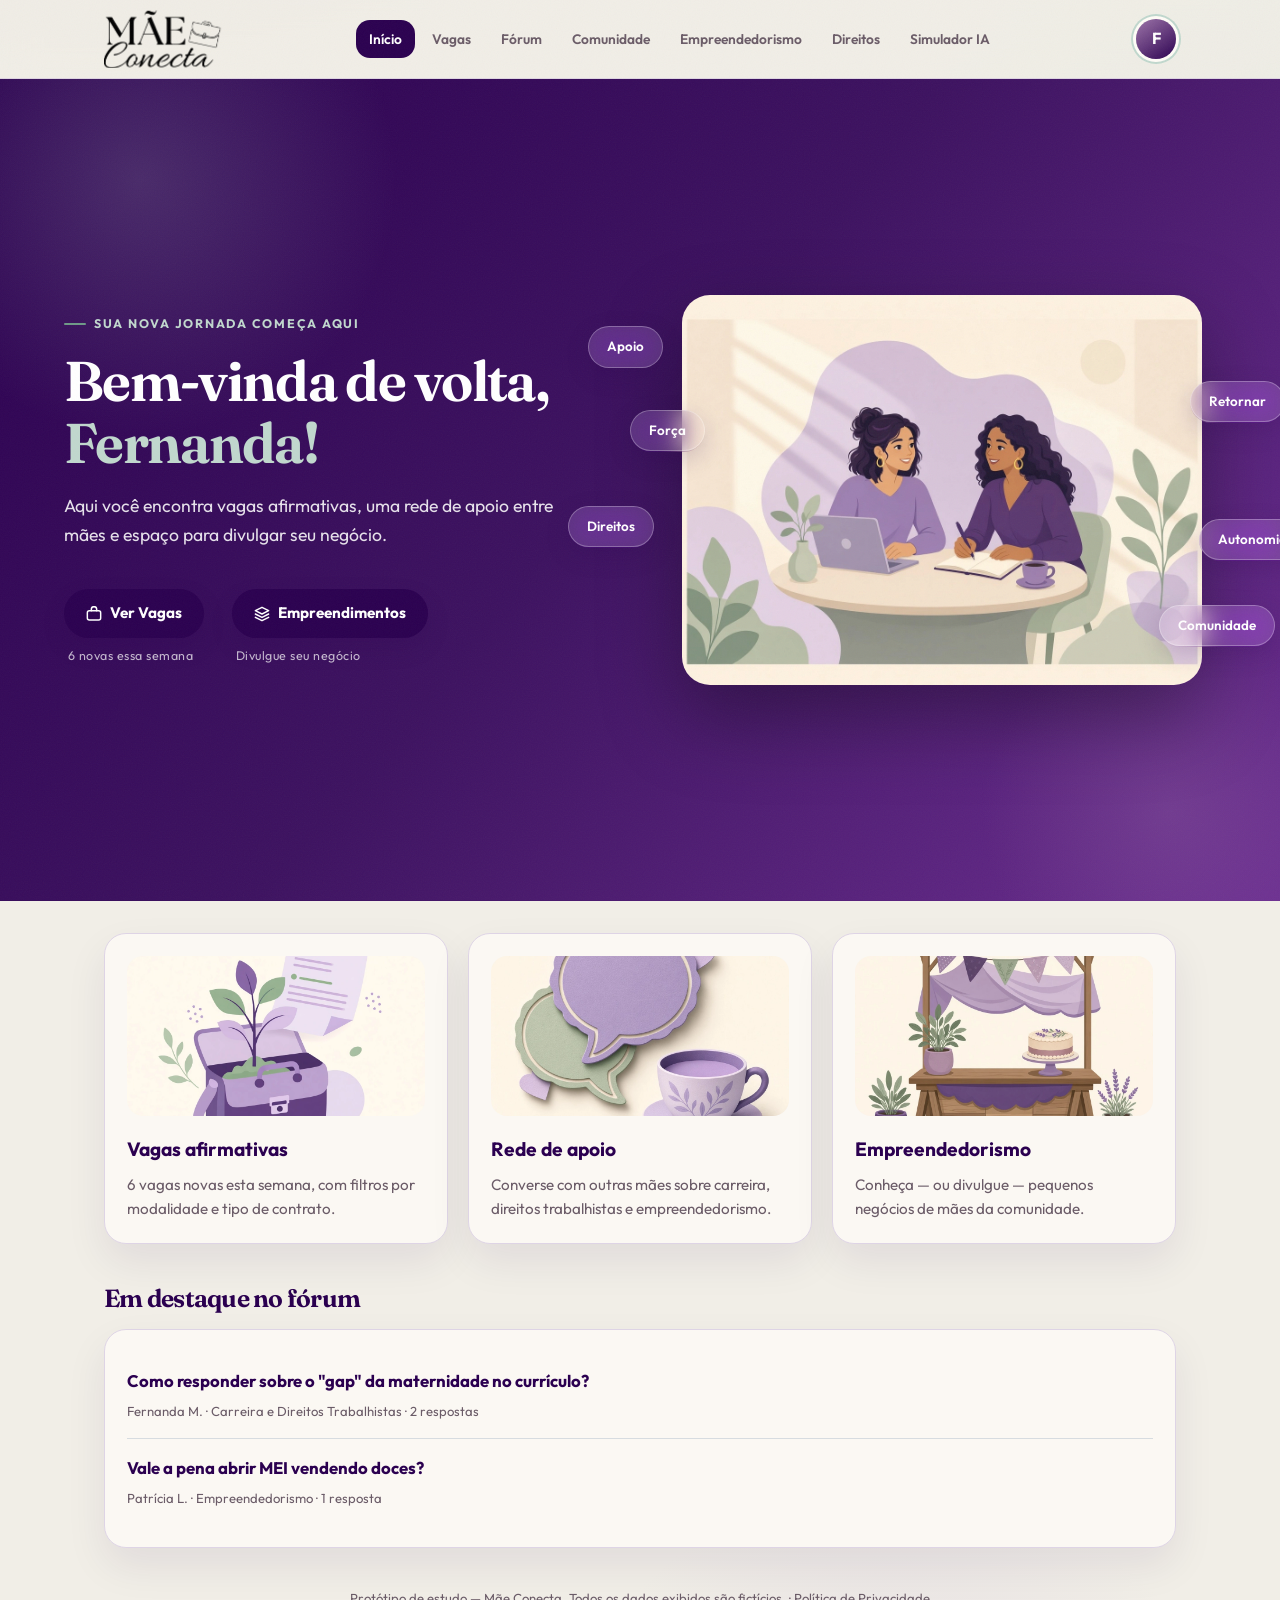
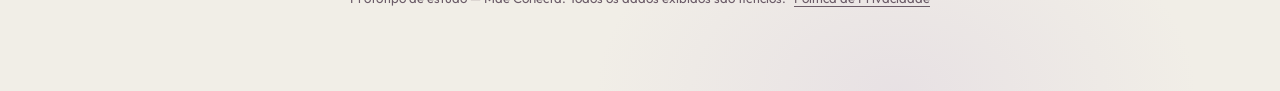
==== commit 6f1d7e77: "Alteração completa da Hero" ====
--- a/index.html
+++ b/index.html
@@ -36,52 +36,89 @@
   </div>
 </nav>
 
-<main id="conteudo" class="container">
+<main id="conteudo">
 
-  <section class="hero reveal">
+  <!-- ===== HERO FULLSCREEN ===== -->
+  <section class="hero-full reveal">
+
+    <!-- Lado esquerdo: copy -->
     <div class="hero-copy">
-      <p class="kicker" style="color:#c1d8ce;">Bem-vinda</p>
-      <h1>Bem-vinda de volta, Fernanda!</h1>
-      <p>Aqui você encontra vagas afirmativas, uma rede de apoio entre mães e espaço para divulgar seu negócio.</p>
+      <p class="kicker hero-kicker">Sua nova jornada começa aqui</p>
+      <h1 class="hero-h1">Bem-vinda de volta,<br><span class="hero-nome">Fernanda!</span></h1>
+      <p class="hero-sub">Aqui você encontra vagas afirmativas, uma rede de apoio entre mães e espaço para divulgar seu negócio.</p>
+
+      <div class="hero-ctas">
+        <div class="hero-cta-group">
+          <a href="vagas.html" class="btn btn-hero-primary">
+            <svg width="18" height="18" viewBox="0 0 24 24" fill="none" stroke="currentColor" stroke-width="2.2" stroke-linecap="round" stroke-linejoin="round" aria-hidden="true"><rect x="2" y="7" width="20" height="14" rx="3"/><path d="M16 7V5a4 4 0 0 0-8 0v2"/></svg>
+            Ver Vagas
+          </a>
+          <span class="hero-cta-hint">6 novas essa semana</span>
+        </div>
+        <div class="hero-cta-group">
+          <a href="empreendedorismo.html" class="btn btn-hero-secondary">
+            <svg width="18" height="18" viewBox="0 0 24 24" fill="none" stroke="currentColor" stroke-width="2.2" stroke-linecap="round" stroke-linejoin="round" aria-hidden="true"><path d="M12 2L2 7l10 5 10-5-10-5z"/><path d="M2 17l10 5 10-5"/><path d="M2 12l10 5 10-5"/></svg>
+            Empreendimentos
+          </a>
+          <span class="hero-cta-hint">Divulgue seu negócio</span>
+        </div>
+      </div>
     </div>
+
+    <!-- Lado direito: imagem + balões -->
     <div class="hero-visual">
-      <img src="img/hero-inicio.webp" alt="Duas mulheres conversando e trabalhando juntas em um ambiente acolhedor">
+      <div class="hero-img-wrap">
+        <img src="img/hero-inicio.webp" alt="Duas mulheres conversando e trabalhando juntas em um ambiente acolhedor">
+
+        <!-- Balões flutuantes -->
+        <div class="hb hb-apoio">Apoio</div>
+        <div class="hb hb-retornar">Retornar</div>
+        <div class="hb hb-forca">Força</div>
+        <div class="hb hb-comunidade">Comunidade</div>
+        <div class="hb hb-direitos">Direitos</div>
+        <div class="hb hb-autonomia">Autonomia</div>
+      </div>
     </div>
+
   </section>
 
-  <div class="grid">
-    <a href="vagas.html" class="card atalho-card reveal delay-1">
-      <img class="media" src="img/illu-vagas.webp" alt="">
-      <h3>Vagas afirmativas</h3>
-      <p>6 vagas novas esta semana, com filtros por modalidade e tipo de contrato.</p>
-    </a>
+  <div class="container">
 
-    <a href="forum.html" class="card atalho-card reveal delay-2">
-      <img class="media" src="img/illu-forum.webp" alt="">
-      <h3>Rede de apoio</h3>
-      <p>Converse com outras mães sobre carreira, direitos trabalhistas e empreendedorismo.</p>
-    </a>
+    <div class="grid">
+      <a href="vagas.html" class="card atalho-card reveal delay-1">
+        <img class="media" src="img/illu-vagas.webp" alt="">
+        <h3>Vagas afirmativas</h3>
+        <p>6 vagas novas esta semana, com filtros por modalidade e tipo de contrato.</p>
+      </a>
 
-    <a href="empreendedorismo.html" class="card atalho-card reveal delay-3">
-      <img class="media" src="img/illu-negocio.webp" alt="">
-      <h3>Empreendedorismo</h3>
-      <p>Conheça — ou divulgue — pequenos negócios de mães da comunidade.</p>
-    </a>
+      <a href="forum.html" class="card atalho-card reveal delay-2">
+        <img class="media" src="img/illu-forum.webp" alt="">
+        <h3>Rede de apoio</h3>
+        <p>Converse com outras mães sobre carreira, direitos trabalhistas e empreendedorismo.</p>
+      </a>
+
+      <a href="empreendedorismo.html" class="card atalho-card reveal delay-3">
+        <img class="media" src="img/illu-negocio.webp" alt="">
+        <h3>Empreendedorismo</h3>
+        <p>Conheça — ou divulgue — pequenos negócios de mães da comunidade.</p>
+      </a>
+    </div>
+
+    <h2 class="section-title">Em destaque no fórum</h2>
+    <div class="card reveal delay-4">
+      <div class="topico-item">
+        <h4><a href="topico.html?id=1">Como responder sobre o "gap" da maternidade no currículo?</a></h4>
+        <div class="topico-meta">Fernanda M. · Carreira e Direitos Trabalhistas · 2 respostas</div>
+      </div>
+      <div class="topico-item">
+        <h4><a href="topico.html?id=3">Vale a pena abrir MEI vendendo doces?</a></h4>
+        <div class="topico-meta">Patrícia L. · Empreendedorismo · 1 resposta</div>
+      </div>
+    </div>
+
+    <footer>Protótipo de estudo — Mãe Conecta. Todos os dados exibidos são fictícios. · <a href="privacidade.html">Política de Privacidade</a></footer>
   </div>
 
-  <h2 class="section-title">Em destaque no fórum</h2>
-  <div class="card reveal delay-4">
-    <div class="topico-item">
-      <h4><a href="topico.html?id=1">Como responder sobre o "gap" da maternidade no currículo?</a></h4>
-      <div class="topico-meta">Fernanda M. · Carreira e Direitos Trabalhistas · 2 respostas</div>
-    </div>
-    <div class="topico-item">
-      <h4><a href="topico.html?id=3">Vale a pena abrir MEI vendendo doces?</a></h4>
-      <div class="topico-meta">Patrícia L. · Empreendedorismo · 1 resposta</div>
-    </div>
-  </div>
-
-  <footer>Protótipo de estudo — Mãe Conecta. Todos os dados exibidos são fictícios. · <a href="privacidade.html">Política de Privacidade</a></footer>
 </main>
 
 <script src="js/menu.js"></script>
--- a/css/style.css
+++ b/css/style.css
@@ -56,7 +56,7 @@
   --raio: 22px;
   --raio-sm: 14px;
   --sombra: 0 18px 40px rgba(43, 0, 80, 0.08);
-  --sombra-hover: 0 24px 50px rgba(43, 0, 80, 0.14);
+  --sombra-hover: 0 240px 500px rgba(43, 0, 80, 0.14);
   --largura: 1120px;
   --nav-h: 78px;
   --ease: cubic-bezier(0.22, 1, 0.36, 1);
@@ -70,6 +70,7 @@
 
 body {
   margin: 0;
+  overflow-x: hidden;
   font-family: var(--fonte);
   background:
     radial-gradient(900px 420px at 8% -10%, rgba(157, 116, 169, 0.22), transparent 60%),
@@ -272,7 +273,7 @@
 
 .nav-links a {
   padding: 8px 13px;
-  border-radius: 999px;
+  border-radius: 14px;
   font-size: 0.86rem;
   color: var(--cor-texto-suave);
   font-weight: 600;
@@ -382,11 +383,15 @@
   border-radius: var(--raio);
   box-shadow: var(--sombra);
   padding: 22px;
-  transition: transform 0.35s var(--ease), box-shadow 0.35s var(--ease);
+  transition: translate 0.35s var(--ease), transform 0.35s var(--ease), box-shadow 0.35s var(--ease);
 }
 
 a.card:hover,
-.atalho-card:hover,
+.atalho-card:hover {
+  translate: 0 -8px;
+  box-shadow: var(--sombra-hover);
+}
+
 .vaga-card:hover {
   transform: translateY(-6px);
   box-shadow: var(--sombra-hover);
@@ -421,58 +426,201 @@
   margin: 0;
 }
 
-/* ---------- Home ---------- */
-.hero {
+/* ---------- Home - Hero Fullscreen ---------- */
+.hero-full {
   display: grid;
-  grid-template-columns: 1.05fr 0.95fr;
-  gap: 36px;
-  align-items: center;
+  grid-template-columns: 1fr 1fr;
+  align-items: center;
+  min-height: calc(100vh - var(--nav-h));
   background:
-    linear-gradient(145deg, var(--cor-primaria-escura) 0%, #4a1a6e 52%, var(--cor-primaria) 100%);
+    linear-gradient(130deg, var(--cor-primaria-escura) 0%, #3d1260 48%, #6b2d90 100%);
   color: #fff;
-  border-radius: 36px;
-  padding: 44px 40px;
-  margin-bottom: 32px;
   overflow: hidden;
   position: relative;
-}
-
-.hero::after {
+
+}
+
+.hero-full::before {
   content: "";
   position: absolute;
-  width: 280px;
-  height: 280px;
-  right: -60px;
-  bottom: -80px;
+  width: 520px;
+  height: 520px;
+  left: -120px;
+  top: -160px;
   border-radius: 50%;
-  background: rgba(193, 216, 206, 0.18);
+  background: radial-gradient(circle, rgba(193,216,206,0.18) 0%, transparent 70%);
   pointer-events: none;
 }
 
-.hero h1 {
-  margin: 0 0 12px;
-  font-size: clamp(2rem, 4vw, 3.1rem);
+.hero-full::after {
+  content: "";
+  position: absolute;
+  width: 380px;
+  height: 380px;
+  right: -80px;
+  bottom: -100px;
+  border-radius: 50%;
+  background: radial-gradient(circle, rgba(157,116,169,0.25) 0%, transparent 70%);
+  pointer-events: none;
+}
+
+.hero-copy {
+  position: relative;
+  z-index: 2;
+  padding: 72px 56px 72px 64px;
+  display: flex;
+  flex-direction: column;
+  gap: 0;
+}
+
+.hero-kicker {
+  color: var(--cor-secundaria) !important;
+  margin-bottom: 16px;
+}
+
+.hero-h1 {
+  margin: 0 0 18px;
+  font-size: clamp(2.2rem, 4.5vw, 3.5rem);
+  line-height: 1.1;
   text-shadow: none;
-}
-
-.hero p {
-  margin: 0;
-  opacity: 0.92;
-  font-size: 1.08rem;
-  max-width: 42ch;
-}
-
-.hero-copy { position: relative; z-index: 1; }
+  color: #fff;
+}
+
+.hero-nome {
+  color: var(--cor-secundaria);
+}
+
+.hero-sub {
+  margin: 0 0 40px;
+  font-size: 1.1rem;
+  opacity: 0.88;
+  max-width: 44ch;
+  line-height: 1.65;
+}
+
+.hero-ctas {
+  display: flex;
+  flex-wrap: wrap;
+  gap: 20px 28px;
+  align-items: flex-start;
+}
+
+.hero-cta-group {
+  display: flex;
+  flex-direction: column;
+  gap: 8px;
+}
+
+.hero-cta-hint {
+  font-size: 0.78rem;
+  opacity: 0.7;
+  letter-spacing: 0.04em;
+  padding-left: 4px;
+  color: #fff;
+}
+
+.btn-hero-primary {
+  display: inline-flex;
+  align-items: center;
+  gap: 9px;
+  padding: 14px 28px;
+  border-radius: 999px;
+  font-weight: 700;
+  font-size: 0.97rem;
+  background: var(--cor-secundaria);
+  color: var(--cor-primaria-escura);
+  transition: translate 0.3s var(--ease), box-shadow 0.3s var(--ease), background 0.3s var(--ease);
+  box-shadow: 0 8px 28px rgba(193,216,206,0.35);
+  white-space: nowrap;
+}
+
+.btn-hero-primary:hover {
+  translate: 0 -3px;
+  background: #d4ebe4;
+  box-shadow: 0 14px 36px rgba(193,216,206,0.5);
+}
+
+.btn-hero-secondary {
+  display: inline-flex;
+  align-items: center;
+  gap: 9px;
+  padding: 14px 28px;
+  border-radius: 999px;
+  font-weight: 700;
+  font-size: 0.97rem;
+  background: rgba(255,255,255,0.1);
+  color: #fff;
+  border: 1.5px solid rgba(255,255,255,0.25);
+  transition: translate 0.3s var(--ease), background 0.3s var(--ease), border-color 0.3s var(--ease);
+  white-space: nowrap;
+  backdrop-filter: blur(6px);
+}
+
+.btn-hero-secondary:hover {
+  translate: 0 -3px;
+  background: rgba(255,255,255,0.18);
+  border-color: rgba(255,255,255,0.5);
+}
 
 .hero-visual {
   position: relative;
-  z-index: 1;
-}
-
-.hero-visual img {
+  z-index: 2;
+  height: 100%;
+  display: flex;
+  align-items: center;
+  justify-content: center;
+  padding: 56px 56px 56px 20px;
+}
+
+.hero-img-wrap {
+  position: relative;
   width: 100%;
-  border-radius: 24px;
-  box-shadow: 0 20px 50px rgba(0, 0, 0, 0.22);
+  max-width: 520px;
+}
+
+.hero-img-wrap img {
+  width: 100%;
+  border-radius: 28px;
+  box-shadow: 0 32px 80px rgba(0,0,0,0.35);
+  display: block;
+  object-fit: cover;
+  max-height: 68vh;
+}
+
+/* Baloes flutuantes */
+.hb {
+  position: absolute;
+  background: rgba(255,255,255,0.15);
+  backdrop-filter: blur(14px) saturate(1.5);
+  border: 1.5px solid rgba(255,255,255,0.28);
+  border-radius: 999px;
+  padding: 9px 18px;
+  font-size: 0.84rem;
+  font-weight: 600;
+  color: #fff;
+  white-space: nowrap;
+  pointer-events: none;
+  box-shadow: 0 8px 24px rgba(43,0,80,0.18);
+}
+
+.hb-apoio      { top: 8%;    left: -18%;  animation: float-a 4.2s ease-in-out infinite; }
+.hb-retornar   { top: 22%;   right: -16%; animation: float-b 5s ease-in-out infinite; }
+.hb-forca      { bottom: 60%; left: -10%; animation: float-c 4.6s ease-in-out infinite; }
+.hb-comunidade { bottom: 10%; right: -14%; animation: float-a 5.5s ease-in-out infinite 0.5s; }
+.hb-direitos   { top: 54%;   left: -22%;  animation: float-b 4.8s ease-in-out infinite 1s; }
+.hb-autonomia  { bottom: 32%; right: -20%; animation: float-a 4s ease-in-out infinite 1.5s; }
+
+@keyframes float-a {
+  0%, 100% { transform: translateY(0); }
+  50%       { transform: translateY(-10px); }
+}
+@keyframes float-b {
+  0%, 100% { transform: translateY(0) rotate(-1deg); }
+  50%       { transform: translateY(-8px) rotate(1deg); }
+}
+@keyframes float-c {
+  0%, 100% { transform: translateY(0); }
+  50%       { transform: translateY(7px); }
 }
 
 .atalho-card {
@@ -911,10 +1059,30 @@
 
 /* ---------- Responsive ---------- */
 @media (max-width: 980px) {
-  .hero,
+  .hero-full,
   .login-wrap {
     grid-template-columns: 1fr;
   }
+
+  .hero-full {
+    min-height: auto;
+  }
+
+  .hero-visual {
+    padding: 0 32px 48px;
+    order: -1;
+  }
+
+  .hero-copy {
+    padding: 48px 32px 40px;
+  }
+
+  .hb-forca,
+  .hb-direitos,
+  .hb-apoio { left: -8%; }
+  .hb-retornar,
+  .hb-comunidade,
+  .hb-autonomia { right: -8%; }
 
   .login-visual {
     min-height: 240px;
@@ -964,9 +1132,8 @@
 
   .nav-links .so-celular { display: block; }
 
-  .hero {
-    padding: 28px 22px;
-    border-radius: 28px;
+  .hero-full {
+    min-height: auto;
   }
 
   .container { padding: 22px 16px 56px; }
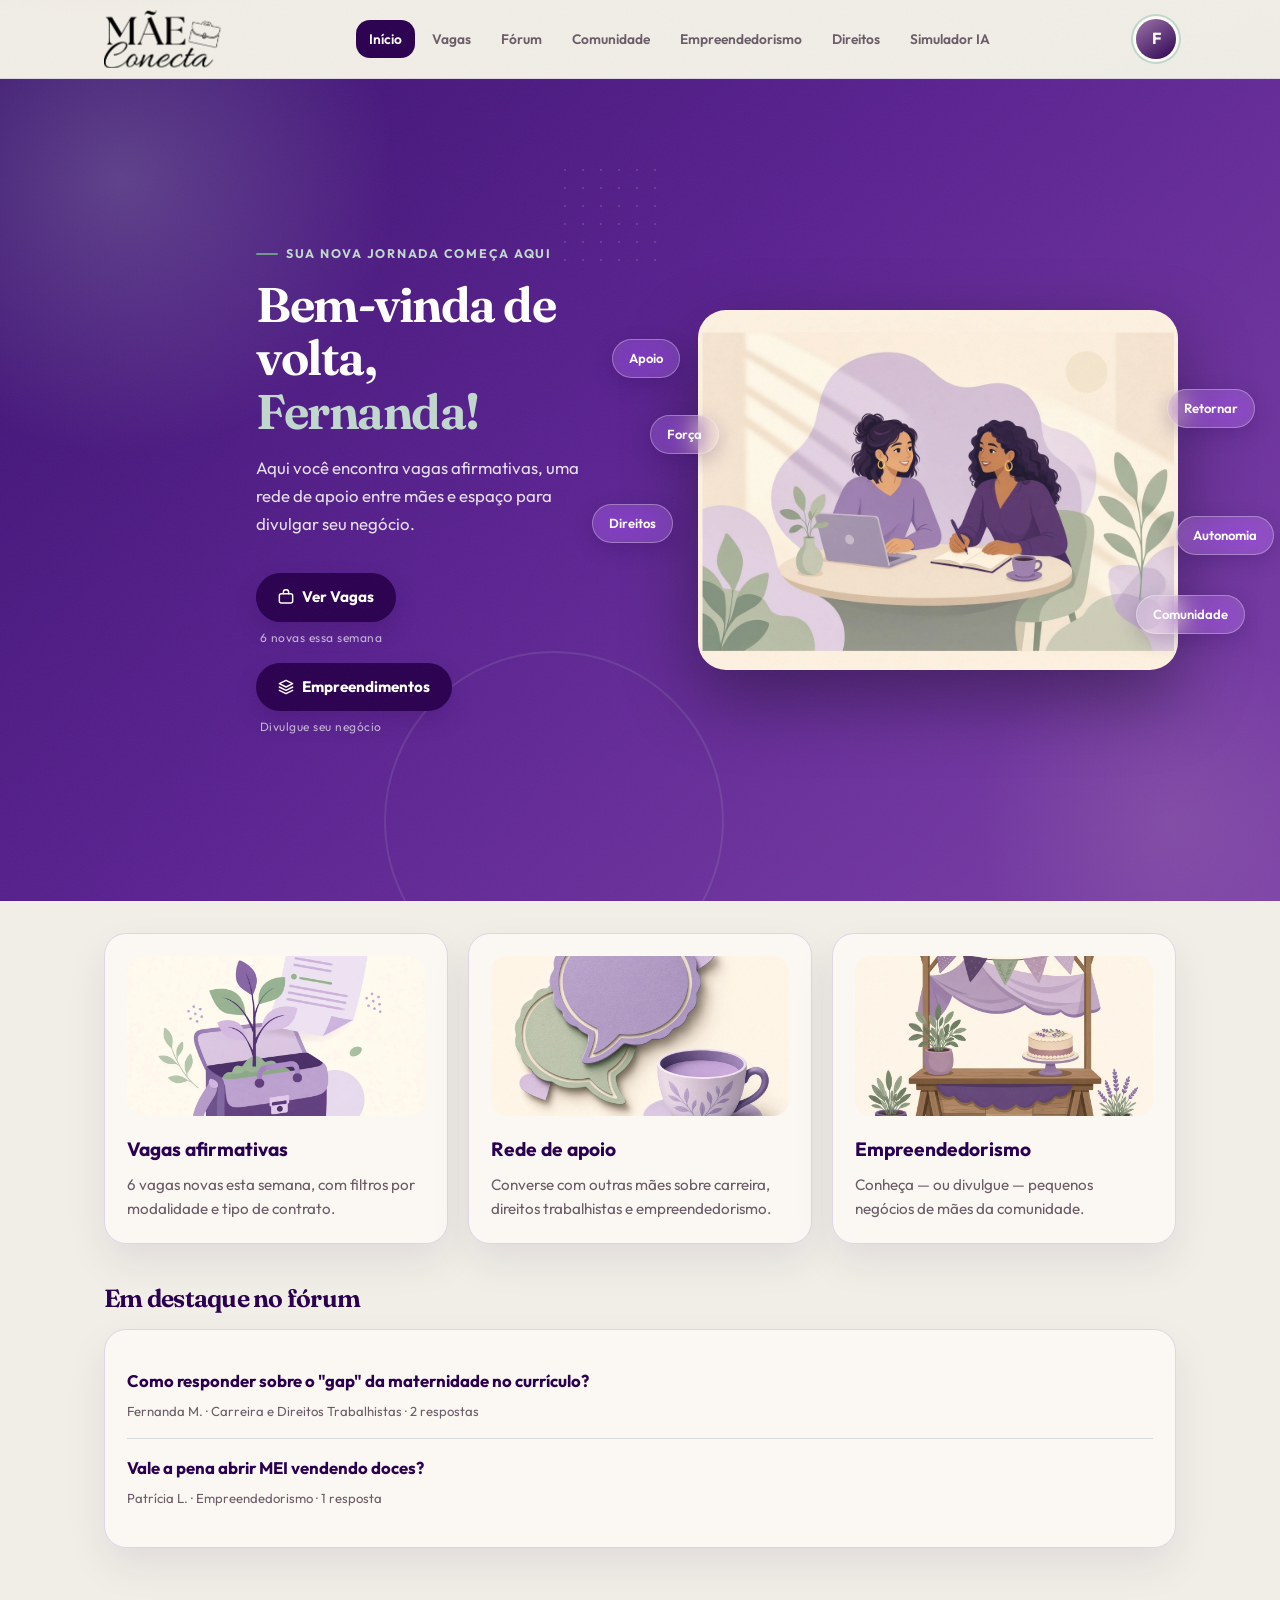
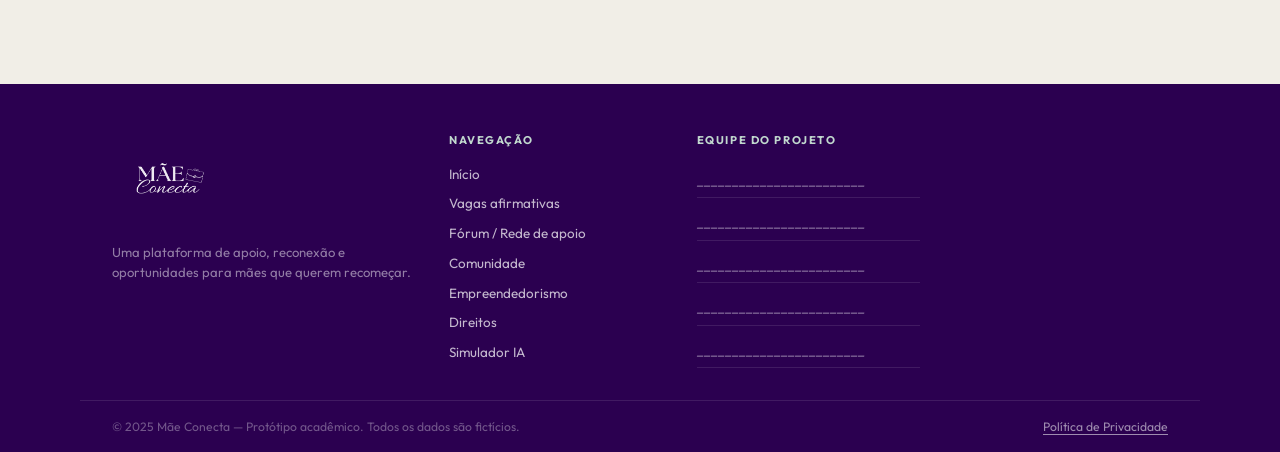
==== commit 7281baa0: "Hero update e troca da tag <footer> para um arquivo HTML" ====
--- a/index.html
+++ b/index.html
@@ -16,7 +16,6 @@
   </div>
 </div>
 
-<a class="skip-link" href="#conteudo">Pular para o conteúdo</a>
 
 <nav class="navbar">
   <div class="navbar-inner">
@@ -41,6 +40,10 @@
   <!-- ===== HERO FULLSCREEN ===== -->
   <section class="hero-full reveal">
 
+    <!-- Decorações internas -->
+    <div class="hero-deco-ring" aria-hidden="true"></div>
+    <div class="hero-deco-dots" aria-hidden="true"></div>
+
     <!-- Lado esquerdo: copy -->
     <div class="hero-copy">
       <p class="kicker hero-kicker">Sua nova jornada começa aqui</p>
@@ -50,14 +53,14 @@
       <div class="hero-ctas">
         <div class="hero-cta-group">
           <a href="vagas.html" class="btn btn-hero-primary">
-            <svg width="18" height="18" viewBox="0 0 24 24" fill="none" stroke="currentColor" stroke-width="2.2" stroke-linecap="round" stroke-linejoin="round" aria-hidden="true"><rect x="2" y="7" width="20" height="14" rx="3"/><path d="M16 7V5a4 4 0 0 0-8 0v2"/></svg>
+            <svg width="17" height="17" viewBox="0 0 24 24" fill="none" stroke="currentColor" stroke-width="2.2" stroke-linecap="round" stroke-linejoin="round" aria-hidden="true"><rect x="2" y="7" width="20" height="14" rx="3"/><path d="M16 7V5a4 4 0 0 0-8 0v2"/></svg>
             Ver Vagas
           </a>
           <span class="hero-cta-hint">6 novas essa semana</span>
         </div>
         <div class="hero-cta-group">
           <a href="empreendedorismo.html" class="btn btn-hero-secondary">
-            <svg width="18" height="18" viewBox="0 0 24 24" fill="none" stroke="currentColor" stroke-width="2.2" stroke-linecap="round" stroke-linejoin="round" aria-hidden="true"><path d="M12 2L2 7l10 5 10-5-10-5z"/><path d="M2 17l10 5 10-5"/><path d="M2 12l10 5 10-5"/></svg>
+            <svg width="17" height="17" viewBox="0 0 24 24" fill="none" stroke="currentColor" stroke-width="2.2" stroke-linecap="round" stroke-linejoin="round" aria-hidden="true"><path d="M12 2L2 7l10 5 10-5-10-5z"/><path d="M2 17l10 5 10-5"/><path d="M2 12l10 5 10-5"/></svg>
             Empreendimentos
           </a>
           <span class="hero-cta-hint">Divulgue seu negócio</span>
@@ -116,12 +119,15 @@
       </div>
     </div>
 
-    <footer>Protótipo de estudo — Mãe Conecta. Todos os dados exibidos são fictícios. · <a href="privacidade.html">Política de Privacidade</a></footer>
-  </div>
+  </div><!-- /.container -->
 
 </main>
 
 <script src="js/menu.js"></script>
 <script src="js/ui.js"></script>
+
+<div id="footer-placeholder"></div>
+
+<script src="js/components.js"></script>
 </body>
 </html>
--- a/css/style.css
+++ b/css/style.css
@@ -116,19 +116,6 @@
   font-weight: 700;
 }
 
-.skip-link {
-  position: absolute;
-  left: 16px;
-  top: -48px;
-  z-index: 200;
-  background: var(--cor-primaria-escura);
-  color: #fff;
-  padding: 8px 14px;
-  border-radius: 999px;
-  font-weight: 600;
-}
-
-.skip-link:focus { top: 12px; }
 
 :focus-visible {
   outline: 3px solid var(--cor-primaria);
@@ -433,54 +420,81 @@
   align-items: center;
   min-height: calc(100vh - var(--nav-h));
   background:
-    linear-gradient(130deg, var(--cor-primaria-escura) 0%, #3d1260 48%, #6b2d90 100%);
+    linear-gradient(135deg, #3b1270 0%, #5a2290 45%, #7c40a8 100%);
   color: #fff;
+  position: relative;
   overflow: hidden;
-  position: relative;
-
-}
-
+}
+
+/* Círculos decorativos de fundo */
 .hero-full::before {
   content: "";
   position: absolute;
-  width: 520px;
-  height: 520px;
-  left: -120px;
-  top: -160px;
+  width: 600px;
+  height: 600px;
+  left: -180px;
+  top: -200px;
   border-radius: 50%;
-  background: radial-gradient(circle, rgba(193,216,206,0.18) 0%, transparent 70%);
+  background: radial-gradient(circle, rgba(193,216,206,0.22) 0%, transparent 65%);
   pointer-events: none;
 }
 
 .hero-full::after {
   content: "";
   position: absolute;
-  width: 380px;
-  height: 380px;
-  right: -80px;
-  bottom: -100px;
+  width: 420px;
+  height: 420px;
+  right: -100px;
+  bottom: -130px;
   border-radius: 50%;
-  background: radial-gradient(circle, rgba(157,116,169,0.25) 0%, transparent 70%);
+  background: radial-gradient(circle, rgba(157,116,169,0.30) 0%, transparent 65%);
   pointer-events: none;
 }
 
+/* Decoração: arco inferior esquerdo */
+.hero-full .hero-deco-ring {
+  position: absolute;
+  width: 340px;
+  height: 340px;
+  bottom: -90px;
+  left: 30%;
+  border-radius: 50%;
+  border: 2px solid rgba(193,216,206,0.12);
+  pointer-events: none;
+}
+
+/* Decoração: pontos em grade */
+.hero-full .hero-deco-dots {
+  position: absolute;
+  top: 10%;
+  right: 48%;
+  width: 110px;
+  height: 110px;
+  background-image: radial-gradient(circle, rgba(255,255,255,0.18) 1.5px, transparent 1.5px);
+  background-size: 18px 18px;
+  pointer-events: none;
+  opacity: 0.7;
+}
+
+/* ---- Lado esquerdo ---- */
 .hero-copy {
   position: relative;
   z-index: 2;
-  padding: 72px 56px 72px 64px;
+  padding: 56px 44px 56px 256px;
   display: flex;
   flex-direction: column;
   gap: 0;
+  max-width: 1028px;
 }
 
 .hero-kicker {
   color: var(--cor-secundaria) !important;
-  margin-bottom: 16px;
+  margin-bottom: 14px;
 }
 
 .hero-h1 {
-  margin: 0 0 18px;
-  font-size: clamp(2.2rem, 4.5vw, 3.5rem);
+  margin: 0 0 16px;
+  font-size: clamp(2.1rem, 3.8vw, 3.2rem);
   line-height: 1.1;
   text-shadow: none;
   color: #fff;
@@ -491,29 +505,30 @@
 }
 
 .hero-sub {
-  margin: 0 0 40px;
-  font-size: 1.1rem;
-  opacity: 0.88;
-  max-width: 44ch;
+  margin: 0 0 36px;
+  font-size: 1.05rem;
+  opacity: 0.86;
+  max-width: 40ch;
   line-height: 1.65;
 }
 
+/* ---- Botões CTA ---- */
 .hero-ctas {
   display: flex;
   flex-wrap: wrap;
-  gap: 20px 28px;
+  gap: 16px 24px;
   align-items: flex-start;
 }
 
 .hero-cta-group {
   display: flex;
   flex-direction: column;
-  gap: 8px;
+  gap: 6px;
 }
 
 .hero-cta-hint {
-  font-size: 0.78rem;
-  opacity: 0.7;
+  font-size: 0.75rem;
+  opacity: 0.65;
   letter-spacing: 0.04em;
   padding-left: 4px;
   color: #fff;
@@ -523,34 +538,34 @@
   display: inline-flex;
   align-items: center;
   gap: 9px;
-  padding: 14px 28px;
+  padding: 13px 26px;
   border-radius: 999px;
   font-weight: 700;
-  font-size: 0.97rem;
+  font-size: 0.95rem;
   background: var(--cor-secundaria);
   color: var(--cor-primaria-escura);
   transition: translate 0.3s var(--ease), box-shadow 0.3s var(--ease), background 0.3s var(--ease);
-  box-shadow: 0 8px 28px rgba(193,216,206,0.35);
+  box-shadow: 0 8px 28px rgba(193,216,206,0.38);
   white-space: nowrap;
 }
 
 .btn-hero-primary:hover {
   translate: 0 -3px;
   background: #d4ebe4;
-  box-shadow: 0 14px 36px rgba(193,216,206,0.5);
+  box-shadow: 0 14px 36px rgba(193,216,206,0.55);
 }
 
 .btn-hero-secondary {
   display: inline-flex;
   align-items: center;
   gap: 9px;
-  padding: 14px 28px;
+  padding: 13px 26px;
   border-radius: 999px;
   font-weight: 700;
-  font-size: 0.97rem;
+  font-size: 0.95rem;
   background: rgba(255,255,255,0.1);
   color: #fff;
-  border: 1.5px solid rgba(255,255,255,0.25);
+  border: 1.5px solid rgba(255,255,255,0.30);
   transition: translate 0.3s var(--ease), background 0.3s var(--ease), border-color 0.3s var(--ease);
   white-space: nowrap;
   backdrop-filter: blur(6px);
@@ -558,10 +573,11 @@
 
 .btn-hero-secondary:hover {
   translate: 0 -3px;
-  background: rgba(255,255,255,0.18);
-  border-color: rgba(255,255,255,0.5);
-}
-
+  background: rgba(255,255,255,0.20);
+  border-color: rgba(255,255,255,0.55);
+}
+
+/* ---- Lado direito: imagem + balões ---- */
 .hero-visual {
   position: relative;
   z-index: 2;
@@ -569,38 +585,38 @@
   display: flex;
   align-items: center;
   justify-content: center;
-  padding: 56px 56px 56px 20px;
+  padding: 48px 60px 48px 16px;
 }
 
 .hero-img-wrap {
   position: relative;
   width: 100%;
-  max-width: 520px;
+  max-width: 480px;
 }
 
 .hero-img-wrap img {
   width: 100%;
   border-radius: 28px;
-  box-shadow: 0 32px 80px rgba(0,0,0,0.35);
+  box-shadow: 0 28px 72px rgba(0,0,0,0.38);
   display: block;
   object-fit: cover;
-  max-height: 68vh;
-}
-
-/* Baloes flutuantes */
+  max-height: 65vh;
+}
+
+/* ---- Balões flutuantes ---- */
 .hb {
   position: absolute;
-  background: rgba(255,255,255,0.15);
+  background: rgba(255,255,255,0.14);
   backdrop-filter: blur(14px) saturate(1.5);
-  border: 1.5px solid rgba(255,255,255,0.28);
+  border: 1.5px solid rgba(255,255,255,0.30);
   border-radius: 999px;
-  padding: 9px 18px;
-  font-size: 0.84rem;
+  padding: 8px 16px;
+  font-size: 0.82rem;
   font-weight: 600;
   color: #fff;
   white-space: nowrap;
   pointer-events: none;
-  box-shadow: 0 8px 24px rgba(43,0,80,0.18);
+  box-shadow: 0 6px 20px rgba(43,0,80,0.22);
 }
 
 .hb-apoio      { top: 8%;    left: -18%;  animation: float-a 4.2s ease-in-out infinite; }
@@ -612,11 +628,11 @@
 
 @keyframes float-a {
   0%, 100% { transform: translateY(0); }
-  50%       { transform: translateY(-10px); }
+  50%       { transform: translateY(-9px); }
 }
 @keyframes float-b {
   0%, 100% { transform: translateY(0) rotate(-1deg); }
-  50%       { transform: translateY(-8px) rotate(1deg); }
+  50%       { transform: translateY(-7px) rotate(1deg); }
 }
 @keyframes float-c {
   0%, 100% { transform: translateY(0); }
@@ -1023,17 +1039,117 @@
   margin-top: 8px;
 }
 
-footer {
-  text-align: center;
-  color: var(--cor-texto-suave);
+/* ---------- Footer ---------- */
+.site-footer {
+  background: var(--cor-primaria-escura);
+  color: rgba(255,255,255,0.75);
+  padding: 48px 0 0;
+  margin-top: 64px;
+  font-size: 0.85rem;
+}
+
+.footer-inner {
+  max-width: var(--largura);
+  margin: 0 auto;
+  padding: 0 32px 32px;
+  display: grid;
+  grid-template-columns: 1.4fr 1fr 1fr 1fr;
+  gap: 36px 24px;
+  align-items: start;
+}
+
+/* Coluna marca */
+.footer-brand {
+  display: flex;
+  flex-direction: column;
+  gap: 10px;
+}
+
+.footer-logo {
+  height: 100px;
+  width: 110px;
+  filter: brightness(0) invert(1);
+  opacity: 0.92;
+}
+
+.footer-tagline {
   font-size: 0.82rem;
-  padding: 40px 0 10px;
-}
-
-footer a {
+  opacity: 0.65;
+  line-height: 1.55;
+  margin: 0;
+  max-width: 100ch;
+}
+
+/* Colunas nav / projeto */
+.footer-col h4 {
+  font-family: var(--fonte-titulo);
+  font-size: 0.7rem;
+  font-weight: 700;
+  letter-spacing: 0.14em;
+  text-transform: uppercase;
+  color: var(--cor-secundaria);
+  margin: 0 0 14px;
+}
+
+.footer-col ul {
+  list-style: none;
+  margin: 0;
+  padding: 0;
+  display: flex;
+  flex-direction: column;
+  gap: 8px;
+}
+
+.footer-col ul li a {
+  color: rgba(255,255,255,0.72);
+  font-size: 0.84rem;
+  transition: color 0.2s var(--ease), padding-left 0.2s var(--ease);
+  display: inline-block;
+}
+
+.footer-col ul li a:hover {
+  color: #fff;
+  padding-left: 4px;
+}
+
+/* Linha de participantes */
+.footer-col .participante {
+  display: block;
+  font-size: 0.84rem;
+  color: rgba(255,255,255,0.50);
+  border-bottom: 1px solid rgba(255,255,255,0.10);
+  padding: 6px 0;
+  font-style: italic;
+}
+
+/* Barra inferior */
+.footer-bar {
+  border-top: 1px solid rgba(255,255,255,0.10);
+  padding: 16px 32px;
+  max-width: var(--largura);
+  margin: 0 auto;
+  display: flex;
+  align-items: center;
+  justify-content: space-between;
+  gap: 12px;
+  flex-wrap: wrap;
+}
+
+.footer-bar p {
+  margin: 0;
+  font-size: 0.76rem;
+  opacity: 0.45;
+}
+
+.footer-bar a {
+  color: rgba(255,255,255,0.55);
   text-decoration: underline;
   text-underline-offset: 3px;
-}
+  font-size: 0.76rem;
+  transition: color 0.2s;
+}
+
+.footer-bar a:hover { color: #fff; }
 
 /* ---------- Reveal animations ---------- */
 .reveal {
@@ -1068,21 +1184,26 @@
     min-height: auto;
   }
 
+  /* Imagem VEM DEPOIS do texto no mobile (order correto: copy=1, visual=2) */
+  .hero-copy {
+    padding: 48px 28px 32px;
+    order: 1;
+    max-width: 100%;
+  }
+
   .hero-visual {
-    padding: 0 32px 48px;
-    order: -1;
-  }
-
-  .hero-copy {
-    padding: 48px 32px 40px;
+    padding: 0 28px 48px;
+    order: 2;
   }
 
   .hb-forca,
   .hb-direitos,
-  .hb-apoio { left: -8%; }
+  .hb-apoio { left: -6%; }
   .hb-retornar,
   .hb-comunidade,
-  .hb-autonomia { right: -8%; }
+  .hb-autonomia { right: -6%; }
+  
+  .hero-full .hero-deco-dots { display: none; }
 
   .login-visual {
     min-height: 240px;
@@ -1141,11 +1262,44 @@
   .comment-row { flex-direction: column; }
 
   .topico-cabecalho { flex-direction: column; }
+
+  .footer-inner {
+    grid-template-columns: 1fr 1fr;
+    gap: 28px 20px;
+  }
+
+  .footer-brand {
+    grid-column: 1 / -1;
+  }
 }
 
 @media (max-width: 600px) {
   .perfil-topo { flex-direction: column; align-items: flex-start; }
   .media.media-sm { width: 100%; height: 140px; }
+
+  .footer-inner {
+    grid-template-columns: 1fr;
+    gap: 24px;
+  }
+
+  .footer-brand { grid-column: auto; }
+
+  .footer-bar {
+    flex-direction: column;
+    text-align: center;
+    gap: 6px;
+  }
+
+  /* Hero mobile compacta */
+  .hero-copy {
+    padding: 36px 24px 24px;
+  }
+  .hero-visual {
+    padding: 0 24px 36px;
+  }
+  .hb { font-size: 0.74rem; padding: 6px 12px; }
+  .hb-apoio, .hb-forca, .hb-direitos { left: -4%; }
+  .hb-retornar, .hb-comunidade, .hb-autonomia { right: -4%; }
 }
 
 @media (prefers-reduced-motion: reduce) {
